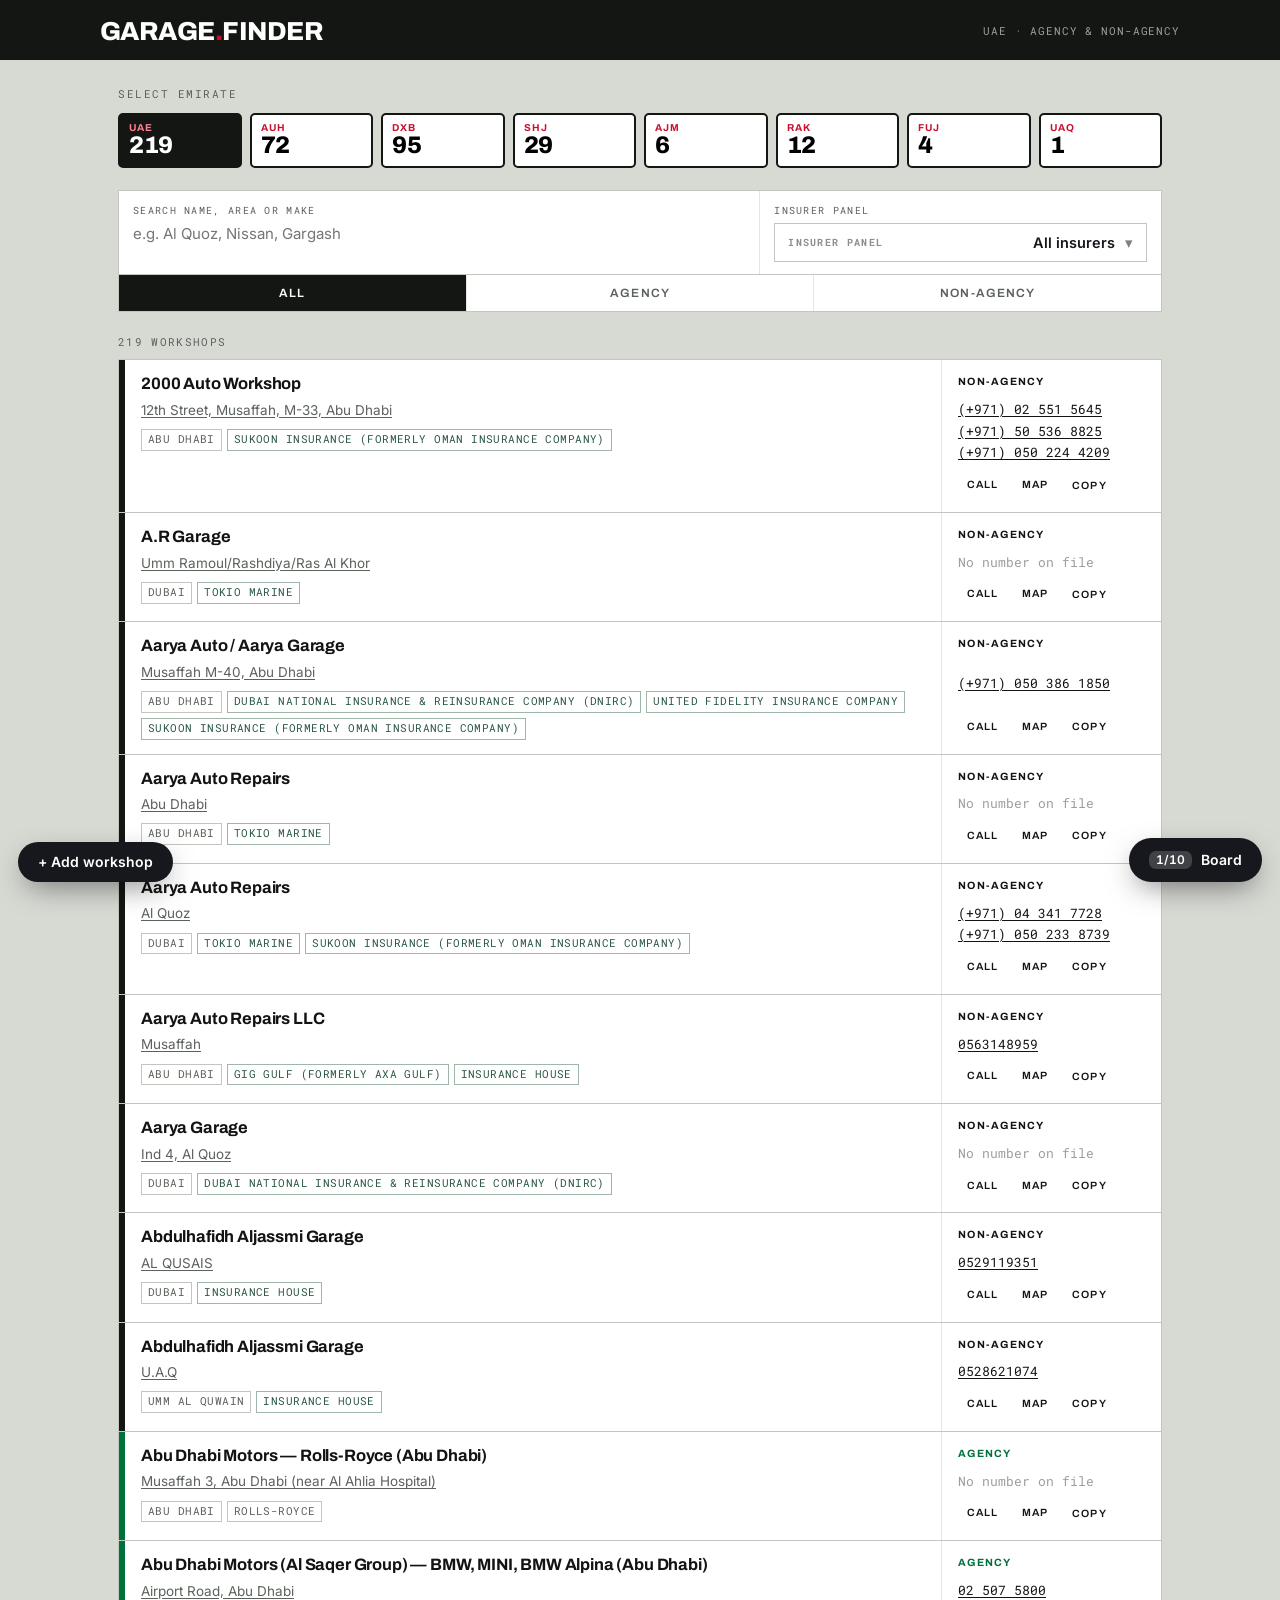
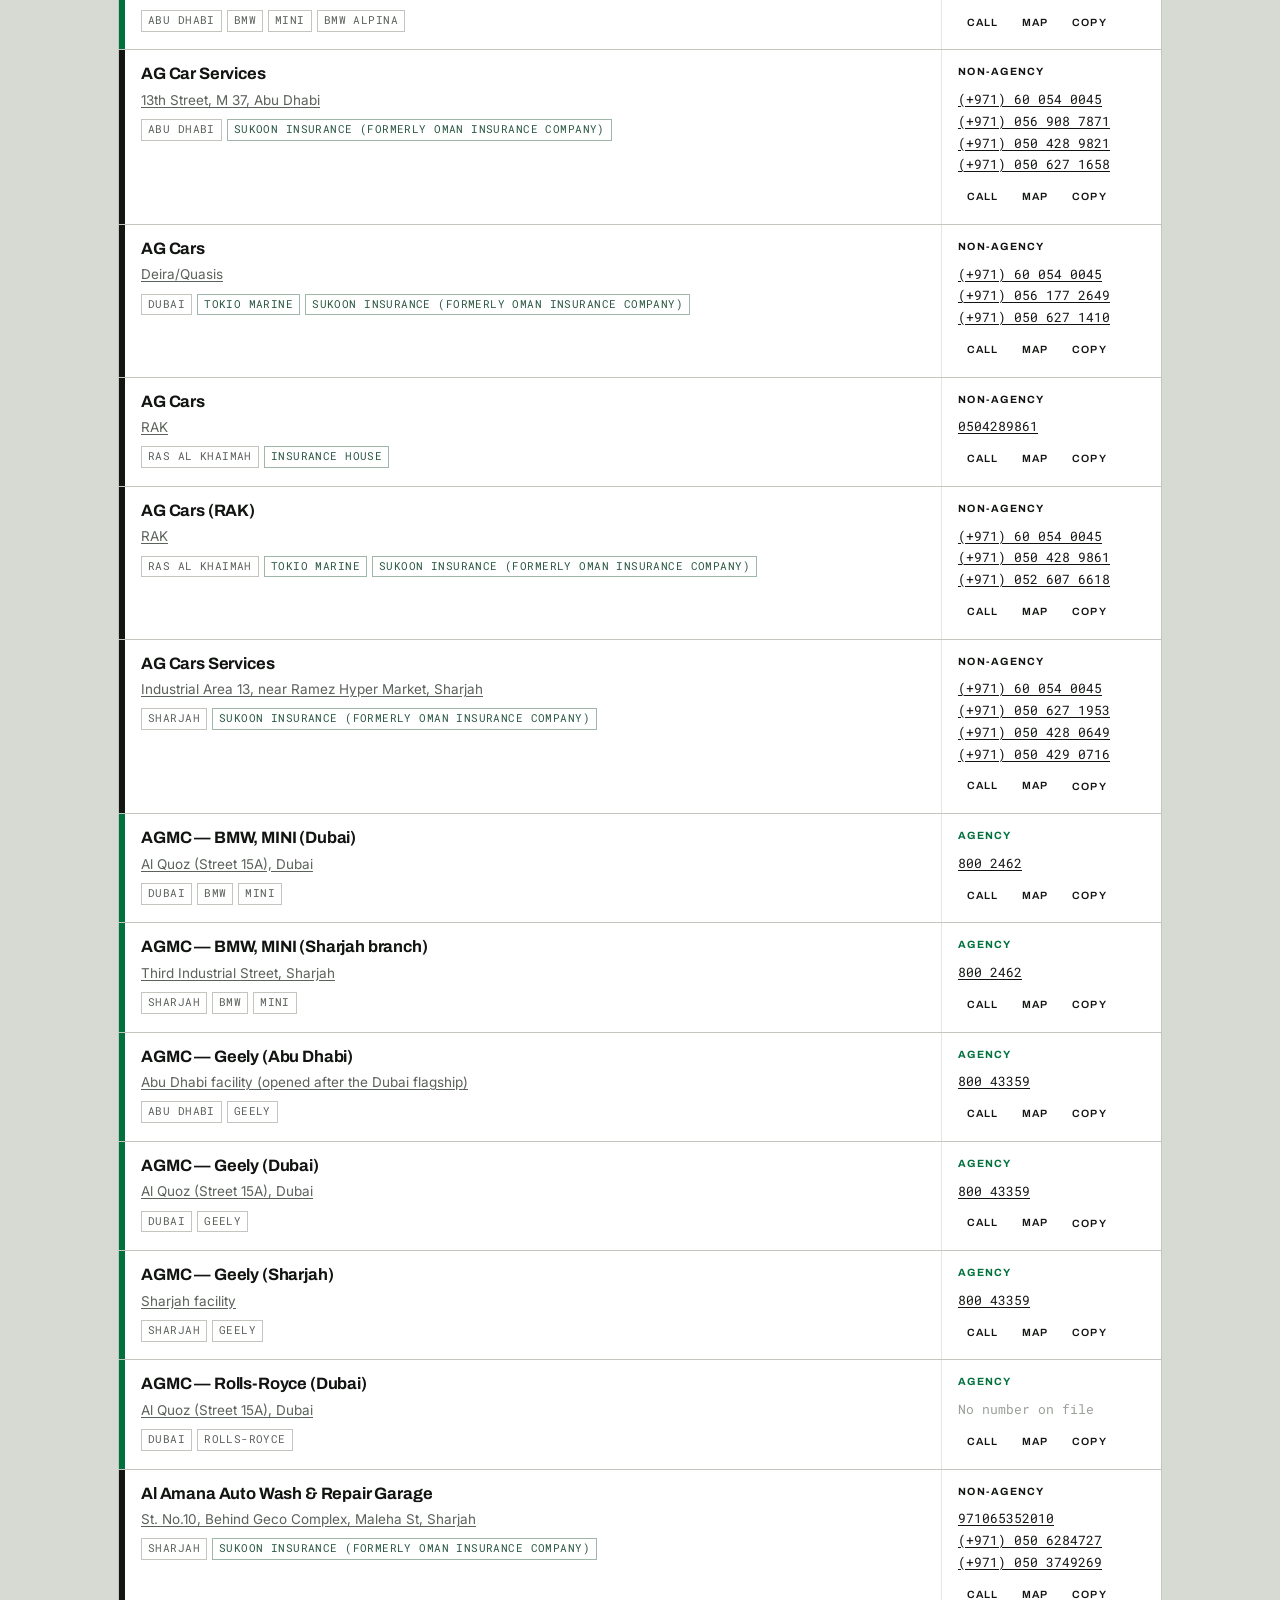
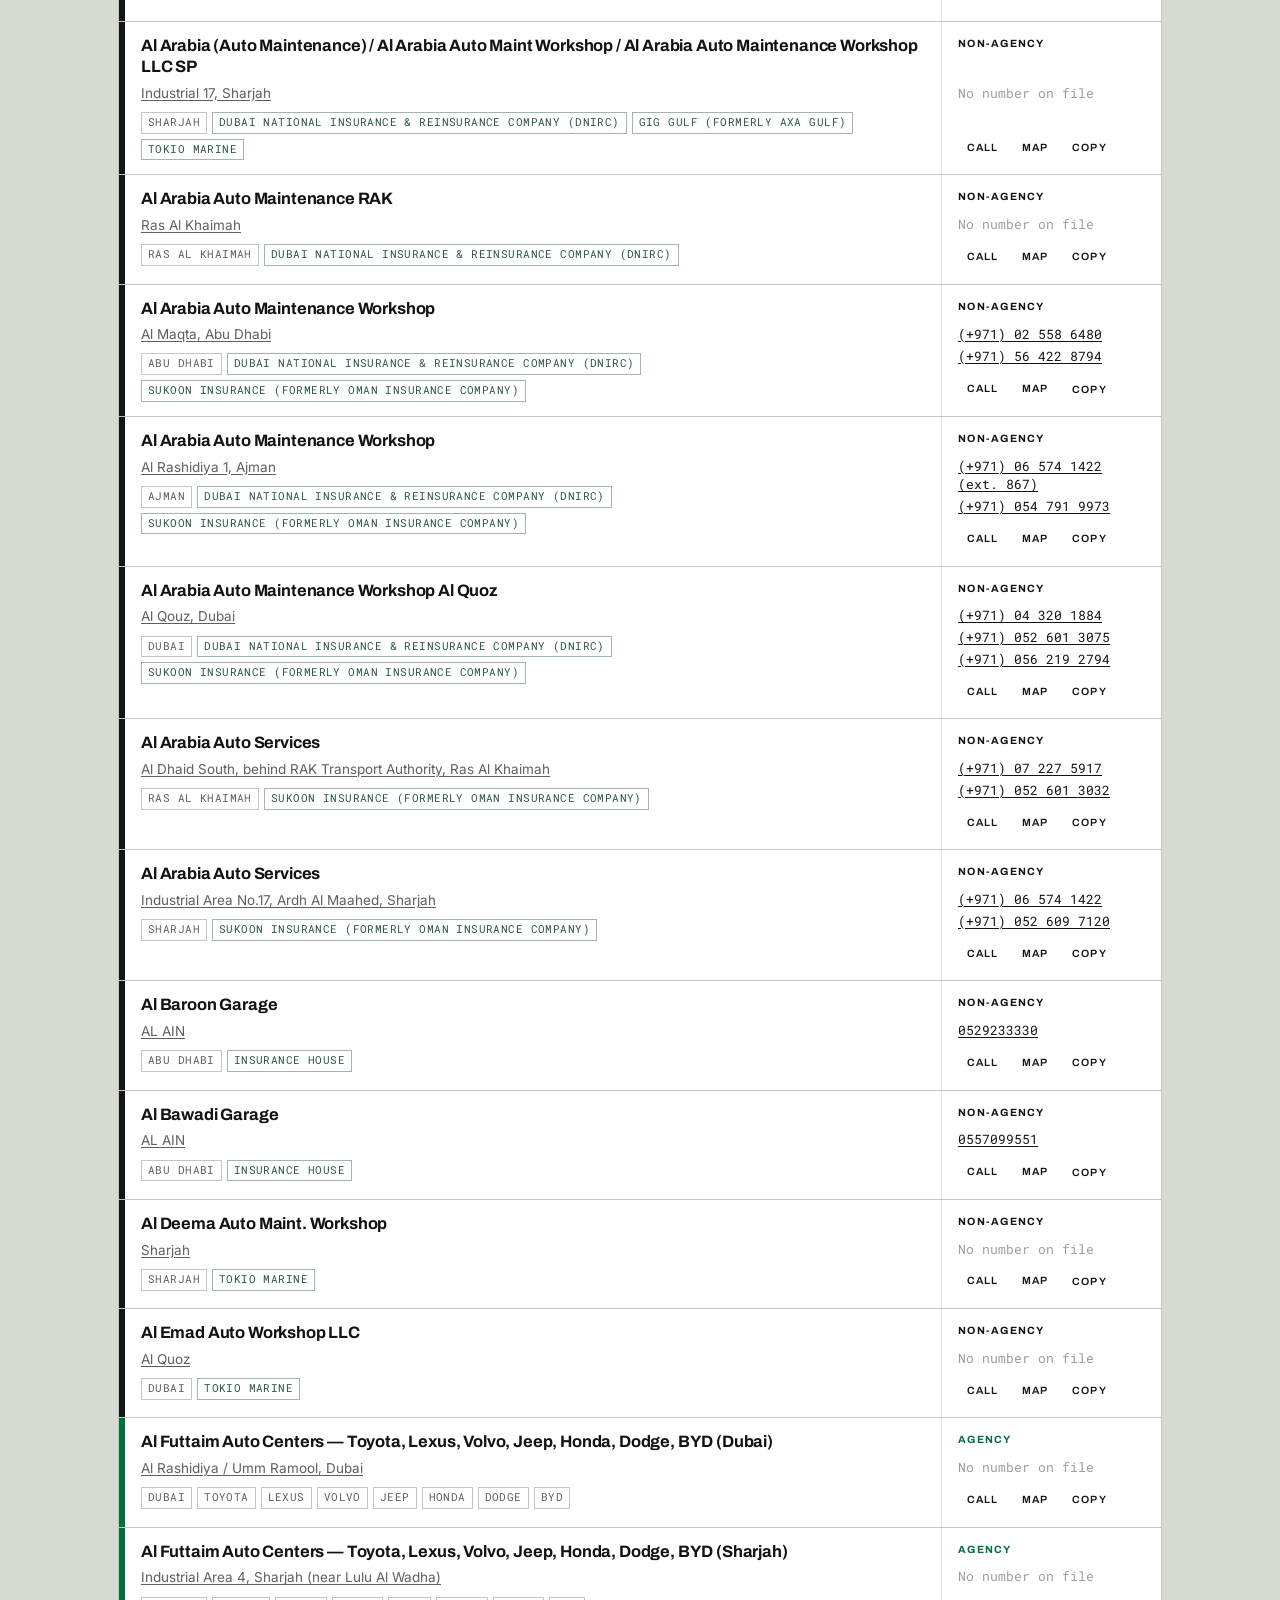
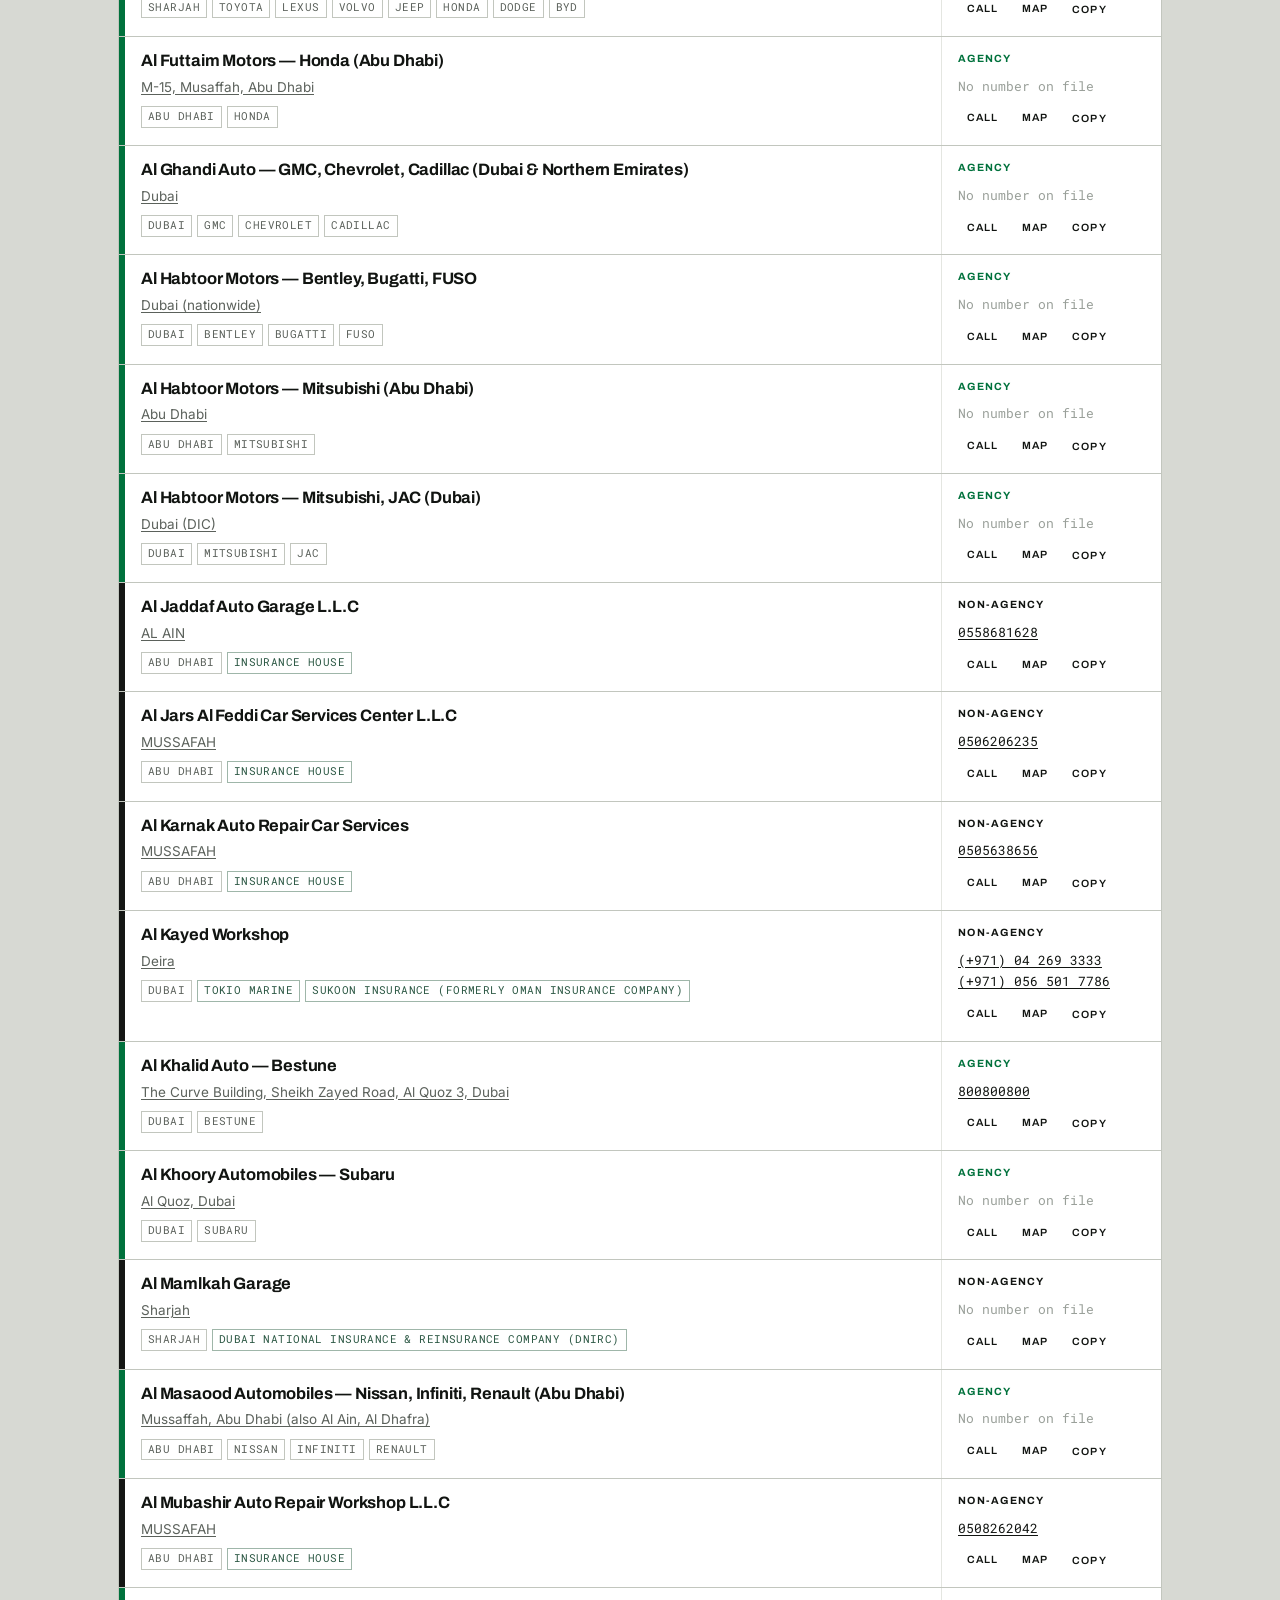
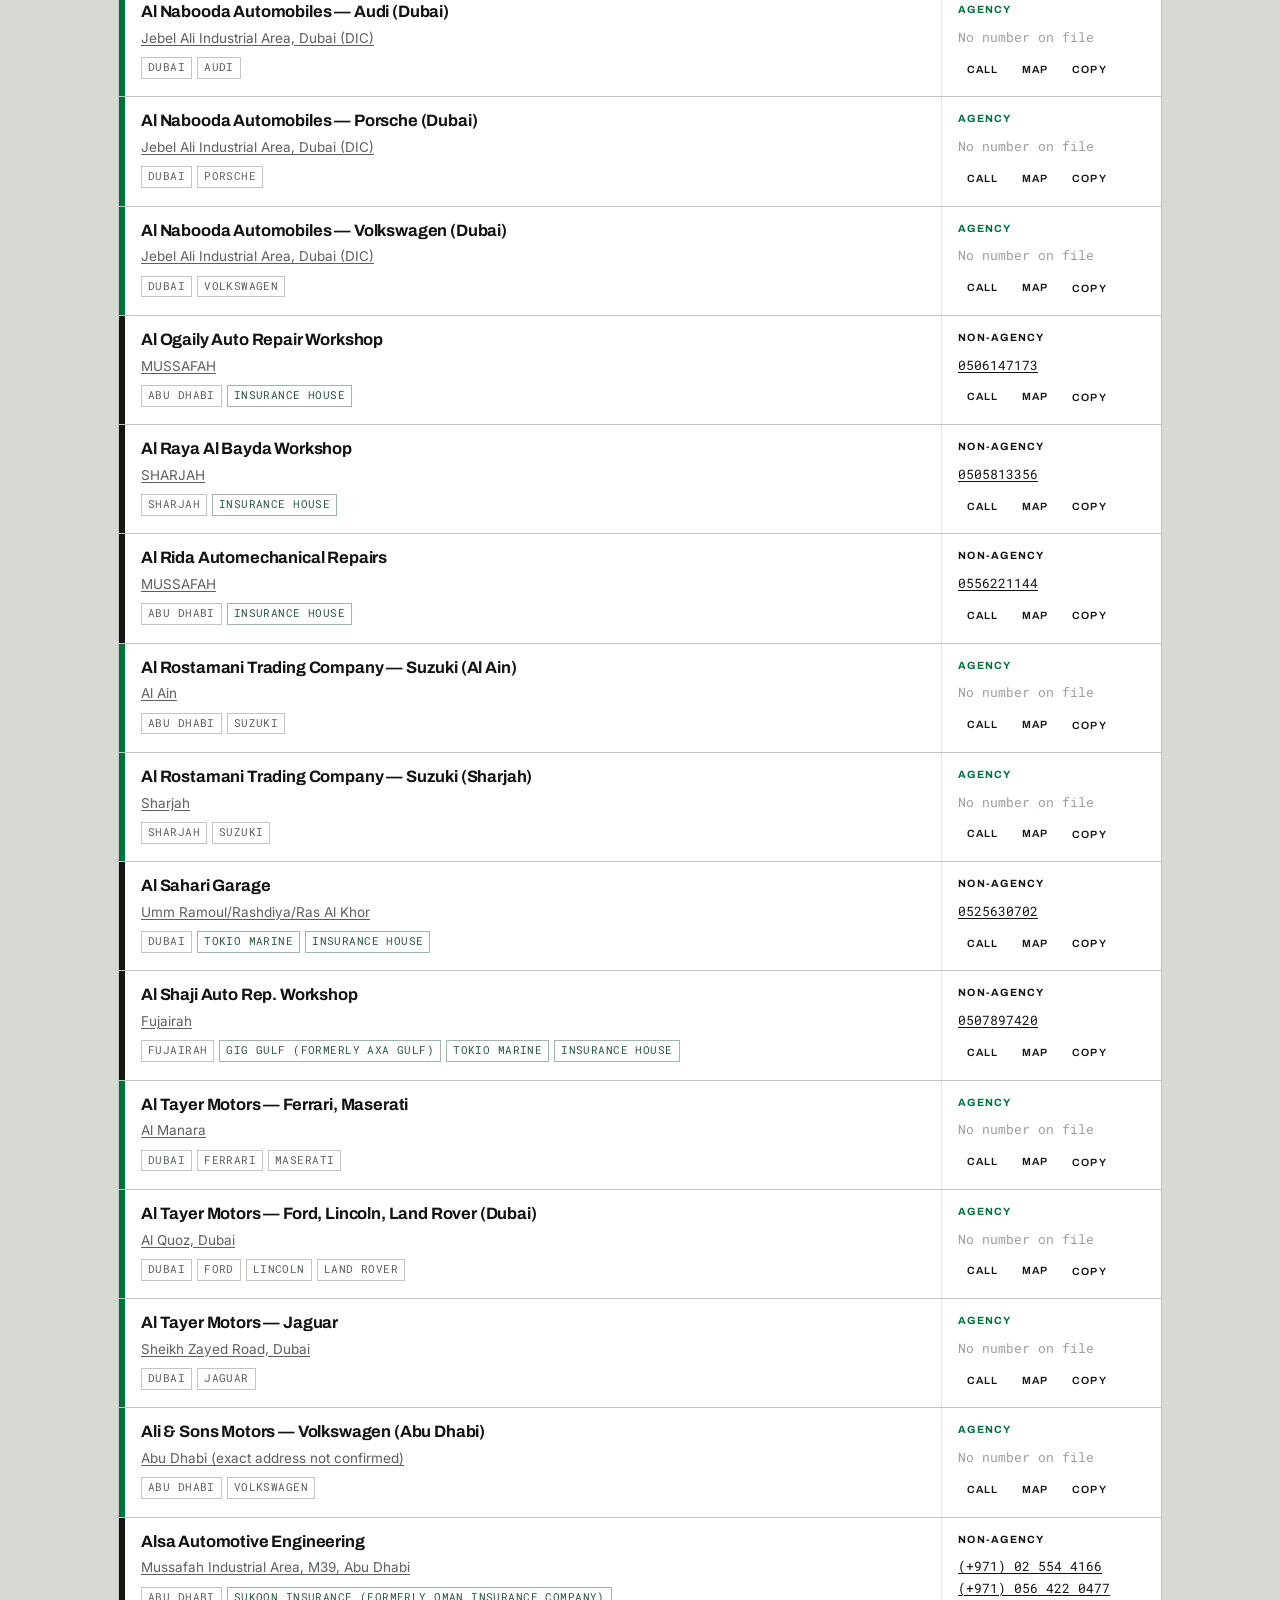
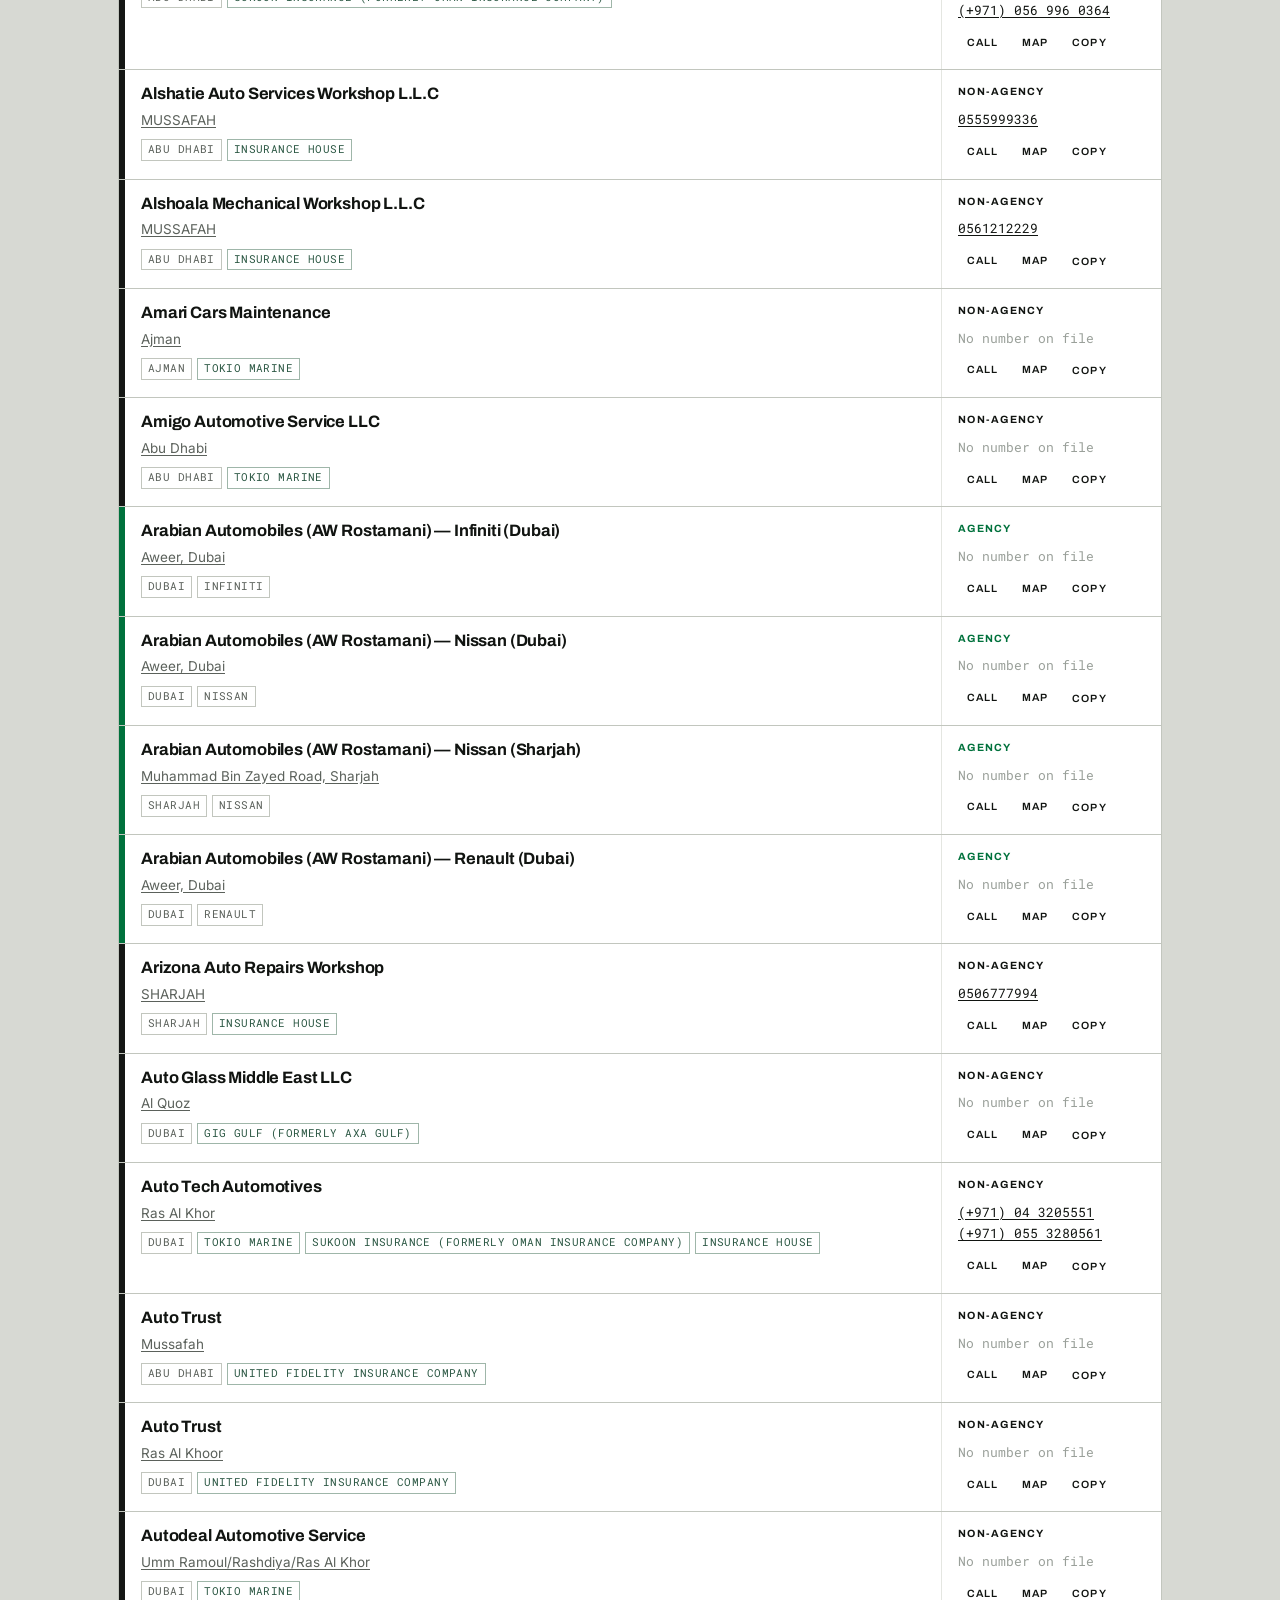
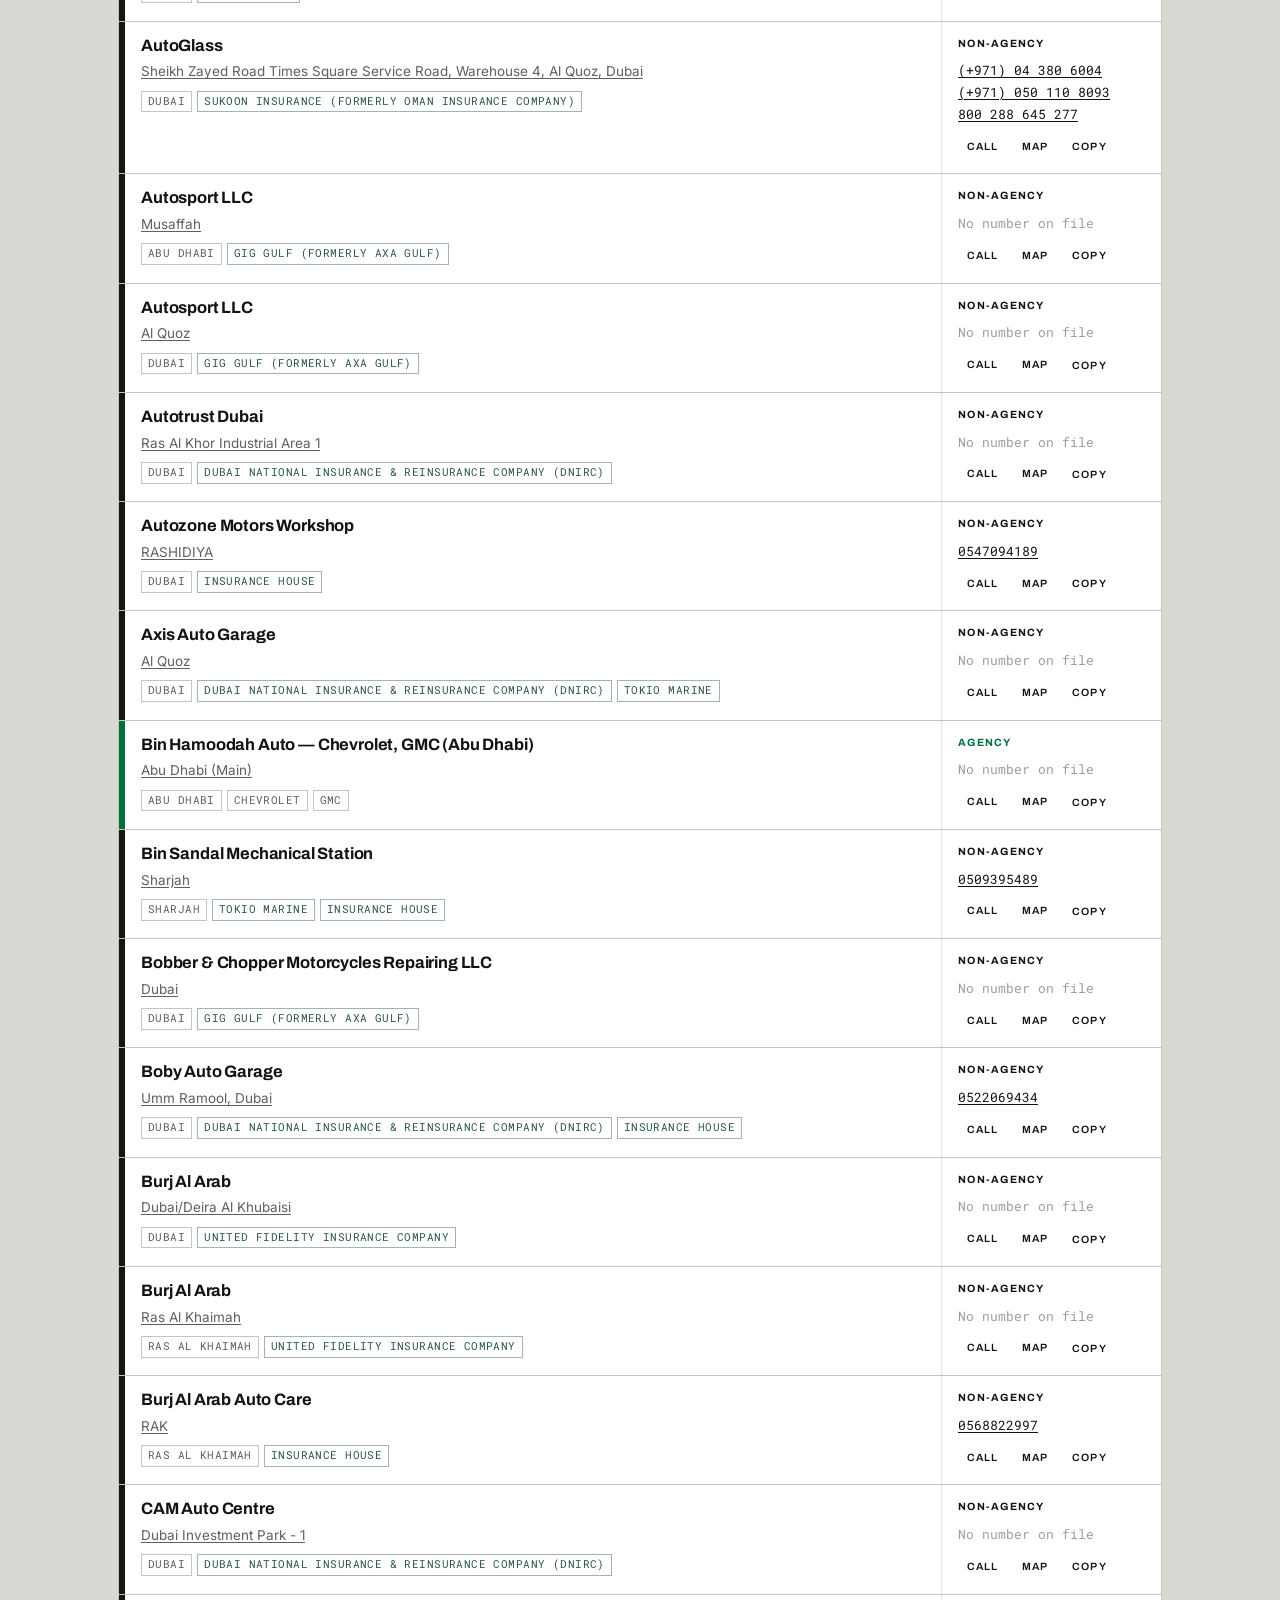
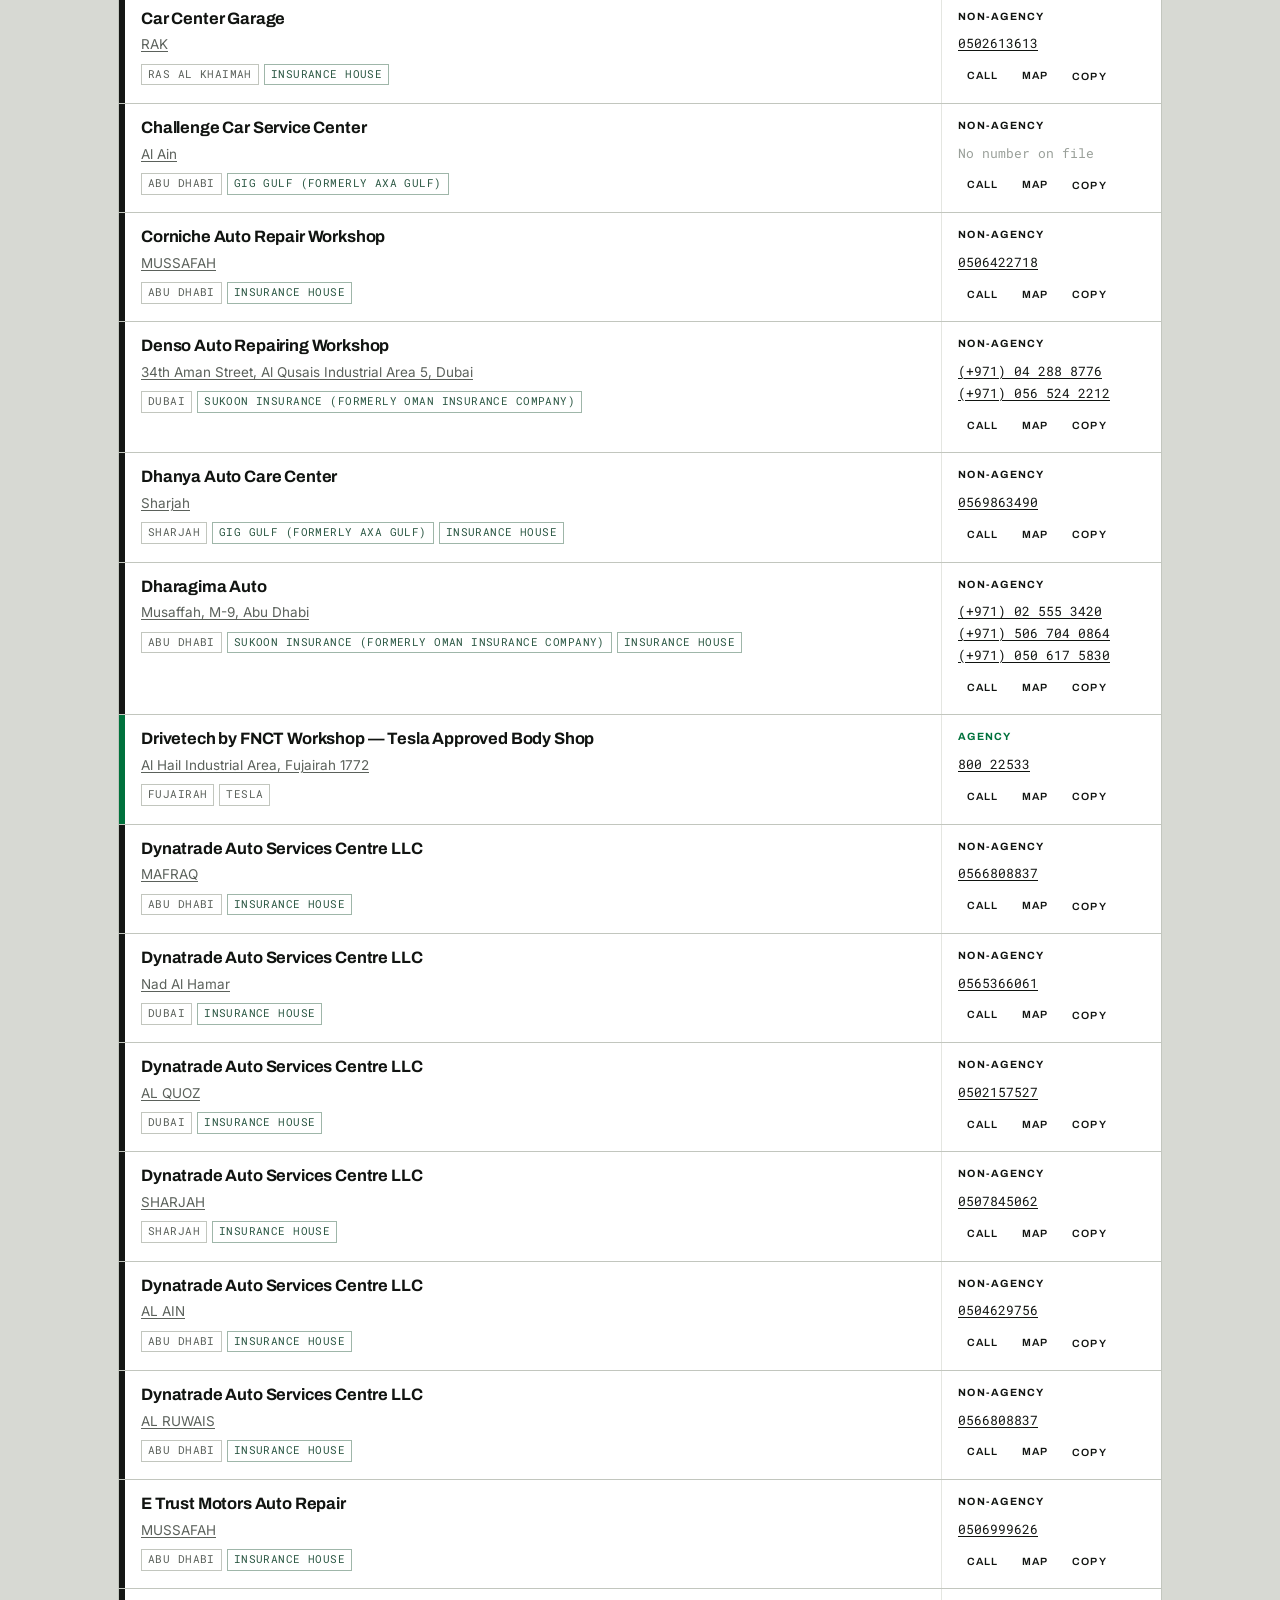
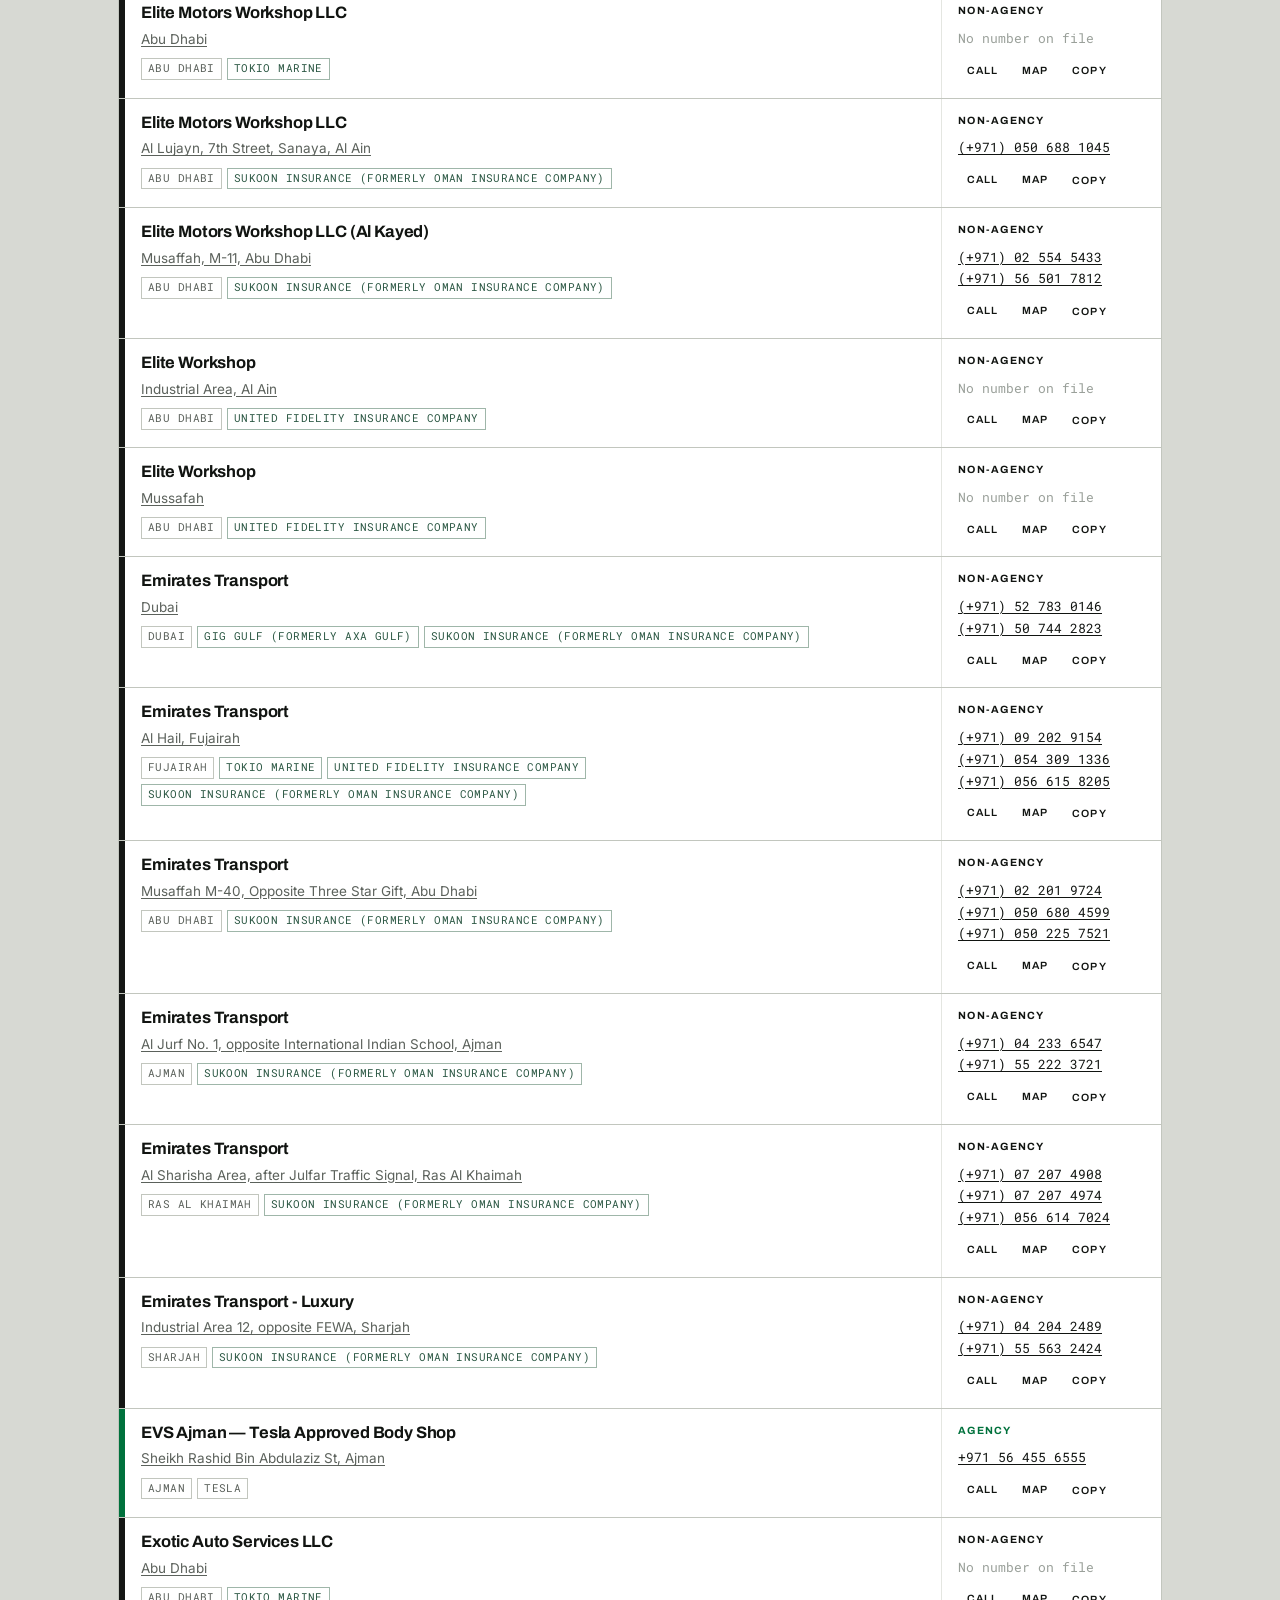
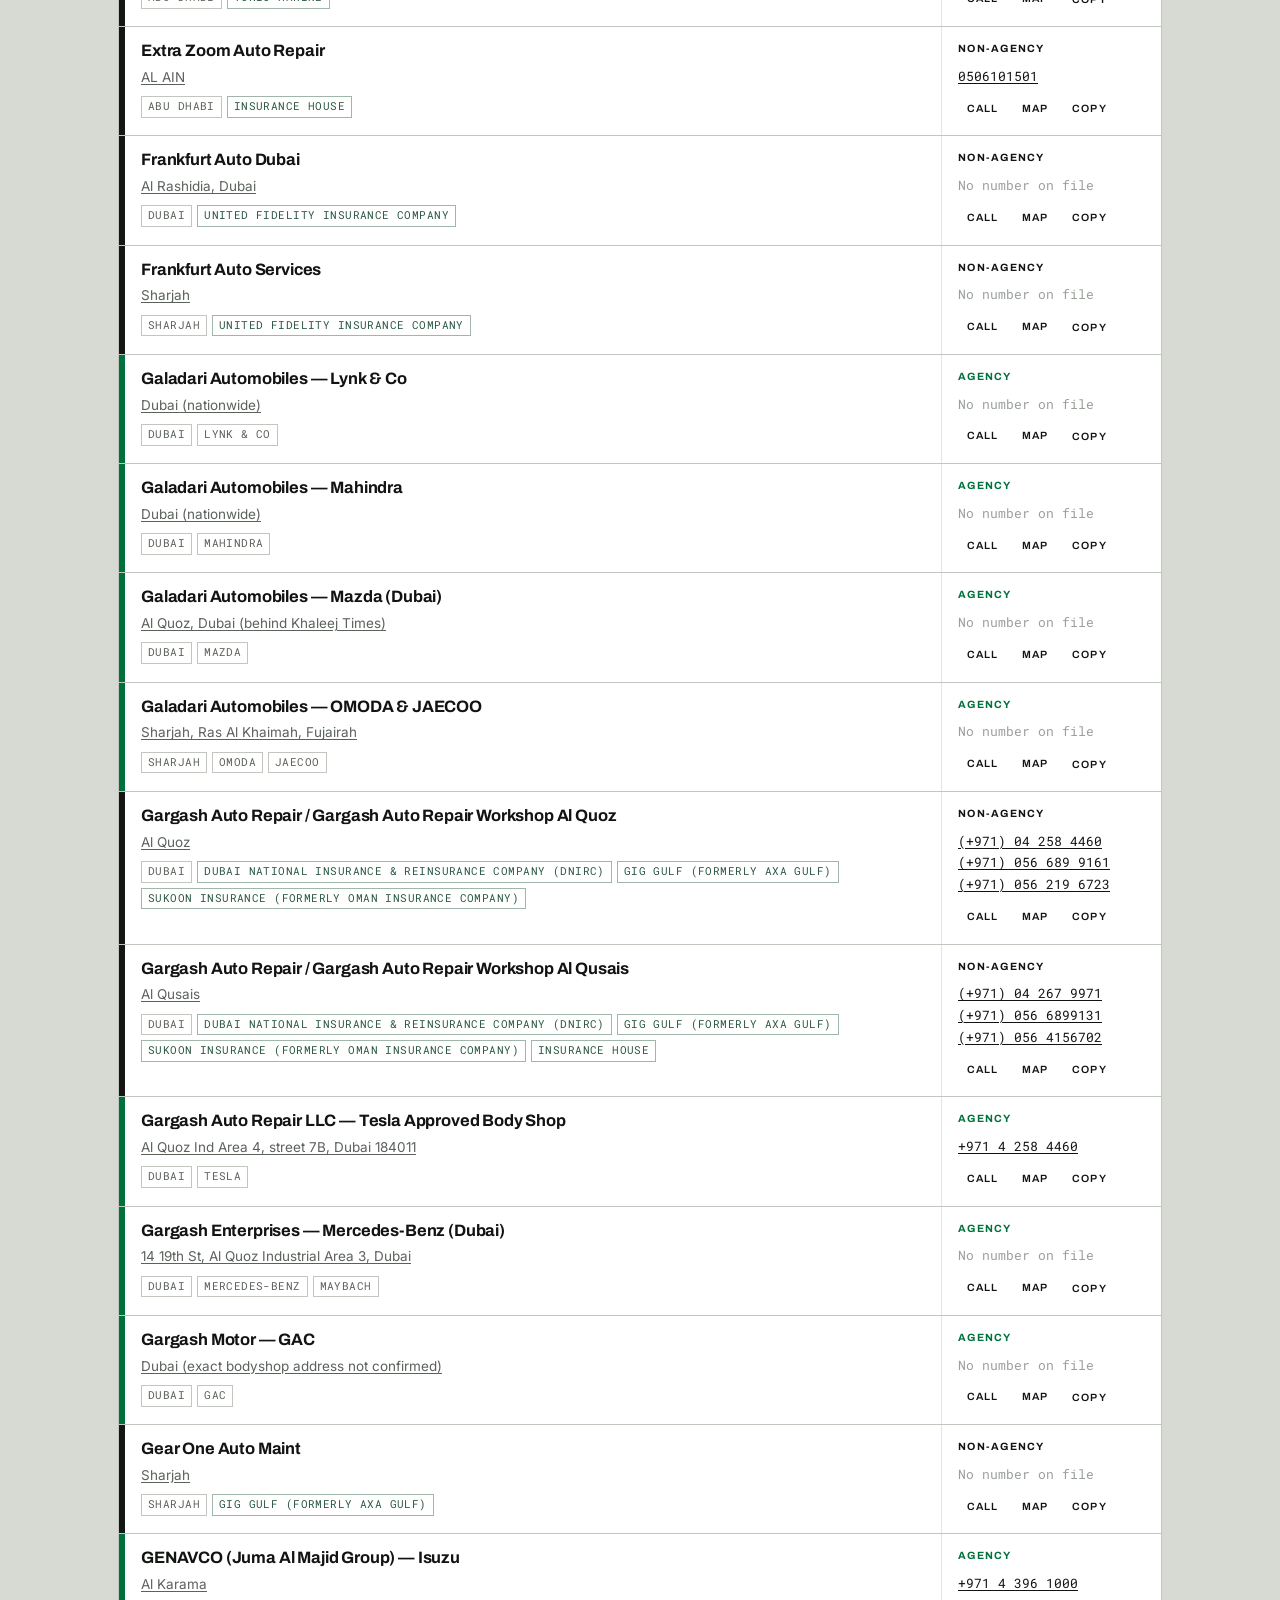
==== index.html @ 531653fb "Release v1: structured Garage Finder with shared core and ten designs First stable release of the UA" ====
<!DOCTYPE html>
<html lang="en">
<head>
<meta charset="UTF-8">
<meta name="viewport" content="width=device-width, initial-scale=1.0, viewport-fit=cover">
<title>Garage Finder — UAE workshop directory</title>
<meta name="description" content="Agency and non-agency car repair workshops across the United Arab Emirates, filterable by emirate, type and insurer panel.">

<link rel="preconnect" href="https://fonts.googleapis.com">
<link rel="preconnect" href="https://fonts.gstatic.com" crossorigin>
<link href="https://fonts.googleapis.com/css2?family=Archivo:wght@500;600;700;800&family=Inter:wght@400;500;600&family=Roboto+Mono:wght@400;500&display=swap" rel="stylesheet">
<link href="https://fonts.googleapis.com/css2?family=IBM+Plex+Mono:wght@400;500;600&family=IBM+Plex+Sans:wght@400;500;600;700&display=swap" rel="stylesheet">
<link href="https://fonts.googleapis.com/css2?family=Manrope:wght@400;500;600;700;800&display=swap" rel="stylesheet">
<link href="https://fonts.googleapis.com/css2?family=Space+Grotesk:wght@500;600;700&family=Inter:wght@400;500;600&family=JetBrains+Mono:wght@400;500&display=swap" rel="stylesheet">
<link href="https://fonts.googleapis.com/css2?family=Barlow+Semi+Condensed:wght@400;500;600;700&family=Barlow:wght@400;500;600&display=swap" rel="stylesheet">
<link href="https://fonts.googleapis.com/css2?family=Fraunces:opsz,wght@9..144,400;9..144,600;9..144,700&family=Inter:wght@400;500;600&display=swap" rel="stylesheet">
<link href="https://fonts.googleapis.com/css2?family=Anton&family=Archivo:wght@400;500;600;700&display=swap" rel="stylesheet">
<link href="https://fonts.googleapis.com/css2?family=DM+Sans:wght@400;500;700&family=DM+Mono:wght@400;500&display=swap" rel="stylesheet">
<link href="https://fonts.googleapis.com/css2?family=Fredoka:wght@500;600;700&family=Nunito:wght@400;600;700&display=swap" rel="stylesheet">
<link href="https://fonts.googleapis.com/css2?family=Poppins:wght@400;500;600;700&display=swap" rel="stylesheet">

<!-- The active design's stylesheet. core.js swaps this when the visitor
     picks a different design. Do not remove. -->
<link rel="stylesheet" href="css/design-1-board.css?v=1" id="design-css">

<!-- Shared chrome: the design picker and the add-workshop form. -->
<link rel="stylesheet" href="css/shared.css?v=1">
</head>
<body>

<!-- Every design draws itself in here. -->
<div id="stage"></div>

<!-- ---- Your data. Edit these three files to change the listings. ---- -->
<script src="data/data-agency.js?v=1"></script>
<script src="data/data-nonagency.js?v=1"></script>
<script src="data/data-insurers.js?v=1"></script>

<!-- ---- The ten designs. Each is a complete page of its own. ---- -->
<script src="designs/design-1-board.js?v=1"></script>
<script src="designs/design-2-jobcard.js?v=1"></script>
<script src="designs/design-3-pocket.js?v=1"></script>
<script src="designs/design-4-nightdesk.js?v=1"></script>
<script src="designs/design-5-signpost.js?v=1"></script>
<script src="designs/design-6-index.js?v=1"></script>
<script src="designs/design-7-blocks.js?v=1"></script>
<script src="designs/design-8-splitdesk.js?v=1"></script>
<script src="designs/design-9-clay.js?v=1"></script>
<script src="designs/design-10-neu.js?v=1"></script>

<!-- ---- Shared engine: data, picker, submissions. ---- -->
<script src="core.js?v=1"></script>
</body>
</html>
---- css/design-1-board.css ----
/* Board — Industrial dispatch board, plate strip
   Stylesheet for this design only. Loaded when the visitor picks it.
   Safe to edit: nothing else on the site uses these rules. */

:root{
  --asphalt:#D7D9D3;
  --paper:#FFFFFF;
  --ink:#111411;
  --ink-2:#5B615B;
  --rule:#C2C6BE;
  --rule-2:#E4E6E1;
  --flag-green:#00713C;
  --flag-red:#C8102E;
  --plate-black:#141614;
}
*{box-sizing:border-box;}
html,body{margin:0;padding:0;}
body{
  background:var(--asphalt);
  color:var(--ink);
  font-family:'Inter',-apple-system,BlinkMacSystemFont,Segoe UI,Roboto,sans-serif;
  font-size:15px;
  line-height:1.5;
  -webkit-font-smoothing:antialiased;
}
.shell{max-width:1080px;margin:0 auto;padding:0 18px 80px;}

/* ---------- masthead ---------- */
.masthead{
  background:var(--plate-black);
  color:#fff;
  margin:0 -18px 0;
  padding:18px 18px 16px;
}
.masthead-in{max-width:1080px;margin:0 auto;display:flex;align-items:center;gap:14px;flex-wrap:wrap;}
.wordmark{
  font-family:'Archivo',sans-serif;
  font-weight:800;
  font-size:26px;
  letter-spacing:-0.02em;
  text-transform:uppercase;
  margin:0;
  line-height:1;
}
.wordmark em{font-style:normal;color:var(--flag-red);}
.masthead-note{
  font-family:'Roboto Mono',monospace;
  font-size:11px;
  letter-spacing:.08em;
  text-transform:uppercase;
  color:#9BA09A;
  margin-left:auto;
}

/* ---------- plate strip ---------- */
.strip-label{
  font-family:'Roboto Mono',monospace;
  font-size:11px;
  letter-spacing:.14em;
  text-transform:uppercase;
  color:var(--ink-2);
  margin:26px 0 10px;
}
.plates{
  display:grid;
  grid-template-columns:repeat(auto-fit,minmax(104px,1fr));
  gap:8px;
}
.plate{
  appearance:none;
  cursor:pointer;
  background:var(--paper);
  border:2px solid var(--plate-black);
  border-radius:5px;
  padding:7px 9px 8px;
  text-align:left;
  font-family:inherit;
  display:block;
  transition:background .12s ease, color .12s ease;
}
.plate-emirate{
  font-family:'Archivo',sans-serif;
  font-weight:700;
  font-size:10px;
  letter-spacing:.1em;
  text-transform:uppercase;
  color:var(--flag-red);
  display:block;
}
.plate-count{
  font-family:'Archivo',sans-serif;
  font-weight:800;
  font-size:24px;
  line-height:1.05;
  letter-spacing:-0.02em;
  display:block;
}
.plate[aria-pressed="true"]{background:var(--plate-black);color:#fff;}
.plate[aria-pressed="true"] .plate-emirate{color:#FF8095;}
.plate:focus-visible{outline:3px solid var(--flag-red);outline-offset:2px;}

/* ---------- controls ---------- */
.controls{
  margin-top:22px;
  background:var(--paper);
  border:1px solid var(--rule);
  display:grid;
  grid-template-columns:1.6fr 1fr;
  gap:0;
}
.field{padding:12px 14px;border-right:1px solid var(--rule-2);}
.field:last-child{border-right:0;}
.field-label{
  font-family:'Roboto Mono',monospace;
  font-size:10px;
  letter-spacing:.13em;
  text-transform:uppercase;
  color:var(--ink-2);
  display:block;
  margin-bottom:5px;
}
.field input,.field select{
  width:100%;
  border:0;
  background:transparent;
  font-family:'Inter',sans-serif;
  font-size:15px;
  color:var(--ink);
  padding:0;
}
.field input:focus,.field select:focus{outline:none;}
.field:focus-within{background:#F7F8F6;}

.segrow{
  display:flex;
  gap:0;
  border:1px solid var(--rule);
  border-top:0;
  background:var(--paper);
}
.seg{
  flex:1;
  appearance:none;
  cursor:pointer;
  border:0;
  border-right:1px solid var(--rule-2);
  background:transparent;
  padding:11px 8px;
  font-family:'Archivo',sans-serif;
  font-weight:600;
  font-size:12px;
  letter-spacing:.09em;
  text-transform:uppercase;
  color:var(--ink-2);
}
.seg:last-child{border-right:0;}
.seg[aria-pressed="true"]{background:var(--plate-black);color:#fff;}
.seg:focus-visible{outline:3px solid var(--flag-red);outline-offset:-3px;}

/* ---------- results ---------- */
.tally{
  font-family:'Roboto Mono',monospace;
  font-size:11px;
  letter-spacing:.12em;
  text-transform:uppercase;
  color:var(--ink-2);
  margin:22px 0 9px;
}
.rows{border-top:1px solid var(--rule);}
.row{
  background:var(--paper);
  border:1px solid var(--rule);
  border-top:0;
  display:grid;
  grid-template-columns:6px 1fr 220px;
  align-items:stretch;
}
.row-flag{background:var(--flag-green);}
.row.is-nonagency .row-flag{background:var(--plate-black);}
.row-main{padding:14px 16px;min-width:0;}
.row-name{
  font-family:'Archivo',sans-serif;
  font-weight:700;
  font-size:16.5px;
  letter-spacing:-0.01em;
  margin:0 0 5px;
  line-height:1.25;
}
.row-addr{color:var(--ink-2);font-size:13.5px;margin:0 0 9px;}
.tags{display:flex;flex-wrap:wrap;gap:5px;}
.tag{
  font-family:'Roboto Mono',monospace;
  font-size:10.5px;
  letter-spacing:.04em;
  text-transform:uppercase;
  border:1px solid var(--rule);
  padding:2px 6px;
  color:var(--ink-2);
}
.tag.is-panel{border-color:#9FB6A9;color:#2C5844;}
.row-side{
  border-left:1px solid var(--rule-2);
  padding:14px 16px;
  display:flex;
  flex-direction:column;
  justify-content:space-between;
  gap:10px;
}
.kind{
  font-family:'Archivo',sans-serif;
  font-weight:700;
  font-size:10.5px;
  letter-spacing:.12em;
  text-transform:uppercase;
  color:var(--flag-green);
}
.row.is-nonagency .kind{color:var(--ink);}
.tel{
  font-family:'Roboto Mono',monospace;
  font-size:12.5px;
  color:var(--ink);
  word-break:break-word;
}
.tel.is-empty{color:#9AA09A;}
.maplink{color:inherit;text-decoration:underline;text-underline-offset:2px;}
.maplink:hover{color:var(--flag-red);}
.tel-link{font-family:'Roboto Mono',monospace;font-size:12.5px;color:var(--ink);text-decoration:underline;text-underline-offset:2px;}
.row-acts{display:flex;gap:6px;flex-wrap:wrap;}
.act{
  appearance:none;cursor:pointer;background:var(--paper);border:1px solid var(--border-strong);
  font-family:'Archivo',sans-serif;font-size:10.5px;font-weight:600;letter-spacing:.1em;
  text-transform:uppercase;padding:5px 9px;color:var(--ink);text-decoration:none;display:inline-block;
}
.act:hover{background:var(--plate-black);color:#fff;border-color:var(--plate-black);}
.act.is-off{color:var(--ink-faint);border-color:var(--border);cursor:default;}
.empty{
  background:var(--paper);
  border:1px solid var(--rule);
  border-top:0;
  padding:34px 16px;
  text-align:center;
  color:var(--ink-2);
}
.empty strong{display:block;font-family:'Archivo',sans-serif;color:var(--ink);margin-bottom:4px;}
.foot{
  margin-top:26px;
  font-family:'Roboto Mono',monospace;
  font-size:11px;
  color:var(--ink-2);
  letter-spacing:.05em;
}
@media (max-width:720px){
  .controls{grid-template-columns:1fr;}
  .field{border-right:0;border-bottom:1px solid var(--rule-2);}
  .row{grid-template-columns:6px 1fr;}
  .row-side{
    grid-column:2;
    border-left:0;
    border-top:1px solid var(--rule-2);
    flex-direction:row;
    align-items:center;
    justify-content:flex-start;
    gap:14px;
    padding:10px 16px;
  }
}
@media (prefers-reduced-motion:reduce){*{transition:none !important;}}

/* Each phone number on its own line — never a raw "04 111 2222 / 055 333 4444". */
.tel-lines{display:flex;flex-direction:column;gap:3px;}
.tel-line{display:block;}

/* --- suggestions + insurer picker, in Board's language ------------------- */
body .gf-sugg, body .gf-ins-panel{border-radius:0;border:2px solid var(--plate-black);background:var(--paper);}
body .gf-sugg-row, body .gf-ins-row{font-family:'Inter',sans-serif;border-radius:0;}
body .gf-sugg-kind{font-family:'Roboto Mono',monospace;color:var(--flag-red);}
body .gf-sugg-row:hover, body .gf-sugg-row[aria-selected="true"], body .gf-ins-row:hover{background:#F1F2EF;}
body .gf-ins-trigger{border-radius:0;border:1px solid var(--rule);background:var(--paper);}
body .gf-ins-label{font-family:'Roboto Mono',monospace;font-size:10px;letter-spacing:.13em;text-transform:uppercase;color:var(--ink-2);}
body .gf-ins-top h2{font-family:'Archivo',sans-serif;font-weight:800;text-transform:uppercase;letter-spacing:-.01em;}
body .gf-ins-panel{border-radius:0;}
body .gf-ins-grab{display:none;}
body .gf-ins-x{border-radius:0;background:var(--plate-black);color:#fff;}
body .gf-ins-search input{border-radius:0;border:2px solid var(--plate-black);background:var(--paper);}
body .gf-ins-n{border-radius:0;font-family:'Roboto Mono',monospace;border:1px solid var(--rule);background:transparent;}
body .gf-ins-row[aria-selected="true"]{background:var(--plate-black);color:#fff;}

/* --- call sheet, Board: hard panel, plate rows, split-flap entrance ------ */
body #gfCall .gf-sheet{background:var(--paper);border:2px solid var(--plate-black);border-radius:0;
  padding:0;box-shadow:0 20px 40px -18px rgba(0,0,0,.6);
  animation:gfcall-flap .32s cubic-bezier(.2,.8,.3,1) both;transform-origin:top center;}
@keyframes gfcall-flap{from{opacity:0;transform:perspective(800px) rotateX(-68deg)}to{opacity:1;transform:none}}
body #gfCall .gf-sheet-top{background:var(--plate-black);padding:12px 15px;margin:0;}
body #gfCall h2{font-family:'Archivo',sans-serif;font-weight:800;text-transform:uppercase;color:#fff;font-size:15px;}
body #gfCallClose{color:#fff;}
body #gfCall .gf-sheet-note{font-family:'Roboto Mono',monospace;font-size:10px;letter-spacing:.16em;
  text-transform:uppercase;color:var(--flag-red);margin:0;padding:11px 15px 0;}
body #gfCall .gf-num{border-top:1px solid var(--rule);padding:11px 15px 13px;margin-top:11px;}
body #gfCall .gf-num-txt{font-family:'Roboto Mono',monospace;font-size:15px;}
body #gfCall .gf-num-btn{border:1px solid var(--plate-black);background:var(--paper);color:var(--ink);
  border-radius:0;font-family:'Archivo',sans-serif;font-size:10.5px;letter-spacing:.1em;text-transform:uppercase;}
body #gfCall .gf-num-btn.is-call{background:var(--plate-black);color:#fff;}
body #gfCall .gf-num-btn.is-wa{background:var(--flag-green);border-color:var(--flag-green);color:#fff;}
---- css/shared.css ----
/* ============================================================================
   SHARED CHROME
   The design picker and the add-workshop form. Deliberately neutral and
   namespaced so no design's stylesheet can reach it.
   ========================================================================== */
#gfPicker{position:fixed;right:18px;bottom:18px;z-index:2147483000;
  font-family:'Inter',-apple-system,BlinkMacSystemFont,Segoe UI,Roboto,sans-serif;line-height:1.5;}
#gfPicker *{box-sizing:border-box;}
#gfToggle{appearance:none;cursor:pointer;border:0;border-radius:999px;background:#16181D;color:#fff;
  padding:13px 20px;font:600 14px/1 'Inter',sans-serif;display:flex;align-items:center;gap:9px;
  box-shadow:0 10px 30px -8px rgba(0,0,0,.55);}
#gfToggle .n{background:rgba(255,255,255,.18);border-radius:7px;padding:3px 7px;font-size:12px;
  font-variant-numeric:tabular-nums;}
#gfMenu{position:absolute;right:0;bottom:60px;width:284px;background:#16181D;border-radius:16px;padding:10px;
  box-shadow:0 24px 60px -12px rgba(0,0,0,.62);max-height:min(66vh,560px);overflow-y:auto;}
#gfMenu[hidden]{display:none;}
#gfMenu h3{font:700 10.5px/1.4 'Inter',sans-serif;letter-spacing:.16em;text-transform:uppercase;
  color:#8A8F9A;padding:8px 10px 10px;margin:0;}
#gfPicker button.item{width:100%;appearance:none;cursor:pointer;border:0;background:transparent;color:#E8EAEE;
  border-radius:10px;padding:9px 10px;display:flex;align-items:center;gap:11px;text-align:left;
  font:400 14px/1.4 'Inter',sans-serif;}
#gfPicker button.item:hover{background:rgba(255,255,255,.08);}
#gfPicker button.item[aria-current="true"]{background:rgba(255,255,255,.15);}
#gfPicker button.item strong{display:block;font-weight:600;}
#gfPicker button.item small{display:block;color:#9AA0AB;font-size:11.5px;}
#gfPicker .sw{width:22px;height:22px;flex:none;border-radius:7px;border:1px solid rgba(255,255,255,.2);}
#gfPicker .hint{font:400 11px/1.5 'Inter',sans-serif;color:#7E8493;padding:9px 10px 4px;margin:5px 0 0;
  border-top:1px solid rgba(255,255,255,.1);}
#gfPicker :focus-visible{outline:2px solid #6E8BFF;outline-offset:2px;}

#gfAddBtn{position:fixed;left:18px;bottom:18px;z-index:2147482999;appearance:none;cursor:pointer;
  border:0;border-radius:999px;background:#16181D;color:#fff;padding:13px 20px;
  font:600 14px/1 'Inter',sans-serif;box-shadow:0 10px 30px -8px rgba(0,0,0,.55);}

#gfAdd{position:fixed;inset:0;z-index:2147483100;background:rgba(12,14,18,.55);
  display:flex;align-items:flex-end;justify-content:center;padding:16px;
  font-family:'Inter',-apple-system,Segoe UI,Roboto,sans-serif;overflow-y:auto;}
#gfAdd[hidden]{display:none;}
#gfAdd .gf-sheet{background:#fff;color:#16181D;border-radius:18px;padding:20px;width:100%;
  max-width:480px;margin:auto;box-shadow:0 30px 70px -20px rgba(0,0,0,.6);}
#gfAdd .gf-sheet-top{display:flex;align-items:center;gap:12px;margin-bottom:6px;}
#gfAdd h2{font-size:19px;font-weight:700;margin:0;letter-spacing:-.01em;}
#gfAddClose{margin-left:auto;appearance:none;border:0;background:transparent;cursor:pointer;
  font-size:26px;line-height:1;color:#7A8090;padding:0 4px;}
#gfAdd .gf-sheet-note{margin:0 0 16px;font-size:13px;color:#5F6675;line-height:1.5;}
#gfAdd .gf-f{display:block;margin-bottom:12px;}
#gfAdd .gf-f span{display:block;font-size:11.5px;font-weight:700;letter-spacing:.09em;
  text-transform:uppercase;color:#7A8090;margin-bottom:5px;}
#gfAdd input,#gfAdd select,#gfAdd textarea{width:100%;border:1px solid #DFE3EB;border-radius:10px;
  padding:11px 12px;font:400 15px/1.4 'Inter',sans-serif;color:#16181D;background:#fff;}
#gfAdd input:focus,#gfAdd select:focus,#gfAdd textarea:focus{outline:2px solid #2563EB;outline-offset:1px;border-color:transparent;}
#gfAdd textarea{resize:vertical;}
#gfAdd .gf-msg{margin:0 0 12px;font-size:13.5px;padding:10px 12px;border-radius:9px;line-height:1.45;}
#gfAdd .gf-msg.is-ok{background:#E4F6EE;color:#0E6B4C;}
#gfAdd .gf-msg.is-bad{background:#FDECEC;color:#96231F;}
#gfAdd .gf-sheet-acts{display:flex;gap:9px;margin-top:4px;}
#gfAdd .gf-sheet-acts button{flex:1;appearance:none;cursor:pointer;border-radius:11px;padding:12px;
  font:600 14.5px/1 'Inter',sans-serif;border:1px solid #DFE3EB;background:#F4F6FA;color:#16181D;}
#gfAdd .gf-primary{background:#16181D;border-color:#16181D;color:#fff;}
#gfAdd .gf-primary:disabled{opacity:.6;cursor:default;}

@media (min-width:560px){ #gfAdd{align-items:center;} }
@media print{ #gfPicker,#gfAddBtn,#gfAdd{display:none;} }

/* Inline text button inside the add-workshop sheet. */
#gfAdd .gf-linkbtn{appearance:none;border:0;background:transparent;padding:0;cursor:pointer;
  font:inherit;color:#2563EB;text-decoration:underline;text-underline-offset:2px;}

/* ============================================================================
   CALL SHEET — one number per row, with WhatsApp and copy
   ========================================================================== */
#gfCall{position:fixed;inset:0;z-index:2147483200;background:rgba(12,14,18,.55);
  display:flex;align-items:flex-end;justify-content:center;padding:16px;overflow-y:auto;
  font-family:'Inter',-apple-system,Segoe UI,Roboto,sans-serif;}
#gfCall[hidden]{display:none;}
#gfCall .gf-sheet{background:#fff;color:#16181D;border-radius:18px;padding:20px;width:100%;
  max-width:440px;margin:auto;box-shadow:0 30px 70px -20px rgba(0,0,0,.6);}
#gfCall .gf-sheet-top{display:flex;align-items:flex-start;gap:12px;margin-bottom:4px;}
#gfCall h2{font-size:17.5px;font-weight:700;margin:0;letter-spacing:-.01em;line-height:1.3;}
#gfCallClose{margin-left:auto;appearance:none;border:0;background:transparent;cursor:pointer;
  font-size:26px;line-height:1;color:#7A8090;padding:0 4px;}
#gfCall .gf-sheet-note{margin:0 0 14px;font-size:13px;color:#5F6675;}
#gfCall .gf-num{padding:13px 0;border-top:1px solid #ECEFF4;}
#gfCall .gf-num:first-of-type{border-top:0;}
#gfCall .gf-num-txt{display:block;font:600 16.5px/1.3 'Roboto Mono','SFMono-Regular',monospace;
  margin-bottom:10px;word-break:break-all;}
#gfCall .gf-num-acts{display:flex;gap:8px;flex-wrap:wrap;}
#gfCall .gf-num-btn{flex:1;min-width:96px;appearance:none;cursor:pointer;border:1px solid #DFE3EB;
  background:#F4F6FA;color:#16181D;border-radius:10px;padding:11px 10px;text-align:center;
  font:600 14px/1 'Inter',sans-serif;text-decoration:none;}
#gfCall .gf-num-btn.is-call{background:#16181D;border-color:#16181D;color:#fff;}
#gfCall .gf-num-btn.is-wa{background:#25D366;border-color:#25D366;color:#08331A;}
#gfCall .gf-num-btn.is-off{background:#F4F6FA;color:#A6ACB8;cursor:default;}
@media (min-width:560px){ #gfCall{align-items:center;} }

/* ============================================================================
   TYPE-AHEAD for the insurer and car-make fields
   ========================================================================== */
#gfAdd .gf-f{position:relative;}
#gfAdd .gf-sugg{display:flex;flex-direction:column;gap:2px;margin-top:6px;}
#gfAdd .gf-sugg:empty{display:none;}
#gfAdd .gf-sugg-item{appearance:none;cursor:pointer;text-align:left;border:1px solid #E4E8F0;
  background:#F7F9FC;color:#16181D;border-radius:9px;padding:9px 11px;
  font:400 14px/1.35 'Inter',sans-serif;}
#gfAdd .gf-sugg-item:hover{background:#EAF0FB;border-color:#C3D4F2;}
#gfAdd .gf-sugg-none{margin:0;padding:9px 11px;border-radius:9px;background:#FDF3E7;
  color:#8A5A12;font:400 13px/1.45 'Inter',sans-serif;}
#gfAdd .gf-unknown{margin:6px 0 0;font:400 12.5px/1.45 'Inter',sans-serif;color:#96231F;}
#gfAdd .gf-unknown[hidden]{display:none;}
@media print{ #gfCall{display:none;} }

/* ============================================================================
   SEARCH INPUT RESET
   Chrome treats <input type="search"> as horizontally scrollable, so with
   "always show scrollbars" turned on it paints a grey capsule along the
   bottom of the field that reads as a stray underline. This removes it, and
   the platform-specific decorations, in every design.
   ========================================================================== */
input[type="search"]{
  -webkit-appearance:none;
  appearance:none;
  overflow:hidden;
  text-overflow:ellipsis;
}
input[type="search"]::-webkit-search-decoration,
input[type="search"]::-webkit-search-cancel-button,
input[type="search"]::-webkit-search-results-button,
input[type="search"]::-webkit-search-results-decoration{
  -webkit-appearance:none;
  display:none;
}

/* ============================================================================
   DESIGN ENTRANCE ANIMATIONS
   ----------------------------------------------------------------------------
   Each design arrives in a way that suits what it is: the dispatch board
   flaps, the job card feeds in like paper, the console warms up like a CRT,
   the directory turns a page. core.js puts .gf-in-<id> on #stage for the
   length of the animation and removes it afterwards, so no transform is
   left behind to trap position:fixed children.

   Anyone who has asked their system for reduced motion gets a plain fade.
   ========================================================================== */

#stage[class*="gf-in-"]{ will-change:transform, opacity, filter; }

/* --- 1 Board: rows flap over like a split-flap board -------------------- */
@keyframes gfa-flap{
  0%{opacity:0;transform:perspective(700px) rotateX(-84deg);}
  70%{opacity:1;transform:perspective(700px) rotateX(7deg);}
  100%{opacity:1;transform:none;}
}
@keyframes gfa-board-in{ from{opacity:0;} to{opacity:1;} }
#stage.gf-in-board{ animation:gfa-board-in .18s ease both; }
#stage.gf-in-board .plate,
#stage.gf-in-board #rows > *:nth-child(-n+12){
  transform-origin:top center;
  animation:gfa-flap .42s cubic-bezier(.2,.7,.3,1) both;
}
#stage.gf-in-board .plate:nth-child(2){animation-delay:.03s}
#stage.gf-in-board .plate:nth-child(3){animation-delay:.06s}
#stage.gf-in-board .plate:nth-child(4){animation-delay:.09s}
#stage.gf-in-board .plate:nth-child(5){animation-delay:.12s}
#stage.gf-in-board .plate:nth-child(6){animation-delay:.15s}
#stage.gf-in-board .plate:nth-child(7){animation-delay:.18s}
#stage.gf-in-board .plate:nth-child(8){animation-delay:.21s}

/* --- 2 Job Card: paper fed through a platen ---------------------------- */
@keyframes gfa-feed{
  0%{opacity:0;transform:translateY(40px) skewY(.7deg);}
  100%{opacity:1;transform:none;}
}
#stage.gf-in-jobcard{ animation:gfa-feed .46s cubic-bezier(.2,.75,.3,1) both; }
#stage.gf-in-jobcard #entries > *:nth-child(-n+10){
  animation:gfa-feed .4s cubic-bezier(.2,.75,.3,1) both;
}

/* --- 3 Pocket: app screen pushed in from the right --------------------- */
@keyframes gfa-push{
  0%{opacity:0;transform:translateX(28px) scale(.99);}
  100%{opacity:1;transform:none;}
}
#stage.gf-in-pocket{ animation:gfa-push .34s cubic-bezier(.25,.9,.3,1) both; }
#stage.gf-in-pocket #list > *:nth-child(-n+10){
  animation:gfa-push .36s cubic-bezier(.25,.9,.3,1) both;
}

/* --- 4 Night Desk: CRT warming up -------------------------------------- */
@keyframes gfa-crt{
  0%{opacity:0;transform:scaleY(.006) scaleX(.86);filter:brightness(7);}
  30%{opacity:1;transform:scaleY(.006) scaleX(1);filter:brightness(5);}
  55%{transform:scaleY(1) scaleX(1);filter:brightness(2.2);}
  75%{filter:brightness(.85);}
  100%{transform:none;filter:none;opacity:1;}
}
#stage.gf-in-nightdesk{ animation:gfa-crt .58s cubic-bezier(.3,.8,.25,1) both; }

/* --- 5 Signpost: driving past, then panels bolt down ------------------- */
@keyframes gfa-driveby{
  0%{opacity:0;transform:translateX(54px) skewX(-3deg);filter:blur(4px);}
  55%{opacity:1;filter:blur(0);}
  100%{transform:none;}
}
@keyframes gfa-bolt{
  0%{opacity:0;transform:translateY(-18px) rotate(-1.2deg);}
  68%{opacity:1;transform:translateY(4px) rotate(.35deg);}
  100%{opacity:1;transform:none;}
}
#stage.gf-in-signpost{ animation:gfa-driveby .5s cubic-bezier(.2,.8,.3,1) both; }
#stage.gf-in-signpost #list > *:nth-child(-n+8){
  animation:gfa-bolt .44s cubic-bezier(.25,.85,.3,1) both;
}

/* --- 6 Index: a page turning ------------------------------------------ */
@keyframes gfa-page{
  0%{opacity:.15;transform:perspective(1500px) rotateY(-34deg) translateX(-10px);}
  100%{opacity:1;transform:perspective(1500px) rotateY(0) translateX(0);}
}
#stage.gf-in-index{
  transform-origin:left center;
  animation:gfa-page .52s cubic-bezier(.25,.75,.3,1) both;
}

/* --- 7 Blocks: colour wipe, then tiles pop ---------------------------- */
@keyframes gfa-wipe{
  0%{clip-path:inset(0 100% 0 0);}
  100%{clip-path:inset(0 0 0 0);}
}
@keyframes gfa-pop{
  0%{opacity:0;transform:scale(.68);}
  64%{opacity:1;transform:scale(1.05);}
  100%{opacity:1;transform:scale(1);}
}
#stage.gf-in-blocks{ animation:gfa-wipe .42s cubic-bezier(.6,0,.2,1) both; }
#stage.gf-in-blocks #grid > *:nth-child(-n+12){
  animation:gfa-pop .38s cubic-bezier(.3,1.4,.5,1) both;
}

/* --- 8 Split Desk: quiet, it just settles ----------------------------- */
@keyframes gfa-settle{
  0%{opacity:0;transform:translateY(12px);}
  100%{opacity:1;transform:none;}
}
#stage.gf-in-splitdesk{ animation:gfa-settle .38s cubic-bezier(.25,.8,.3,1) both; }
#stage.gf-in-splitdesk #list > *:nth-child(-n+10){
  animation:gfa-settle .34s cubic-bezier(.25,.8,.3,1) both;
}

/* --- 9 Clay: squash and stretch --------------------------------------- */
@keyframes gfa-squash{
  0%{opacity:0;transform:scale(.84) translateY(24px);}
  52%{opacity:1;transform:scale(1.045) translateY(0);}
  74%{transform:scale(.982);}
  88%{transform:scale(1.008);}
  100%{transform:scale(1);}
}
#stage.gf-in-clay{ animation:gfa-squash .6s cubic-bezier(.3,.9,.4,1) both; }
#stage.gf-in-clay #list > *:nth-child(-n+8){
  animation:gfa-squash .52s cubic-bezier(.3,.9,.4,1) both;
}

/* --- 10 Neu: surfaces rise out of the panel --------------------------- */
@keyframes gfa-emboss{
  0%{opacity:0;transform:scale(.988);filter:blur(7px) contrast(.86);}
  60%{opacity:1;filter:blur(1px) contrast(.97);}
  100%{opacity:1;transform:none;filter:none;}
}
#stage.gf-in-neu{ animation:gfa-emboss .5s cubic-bezier(.25,.8,.3,1) both; }
#stage.gf-in-neu #list > *:nth-child(-n+8){
  animation:gfa-emboss .46s cubic-bezier(.25,.8,.3,1) both;
}

/* --- stagger for the result lists ------------------------------------- */
#stage[class*="gf-in-"] #rows > *:nth-child(2),
#stage[class*="gf-in-"] #entries > *:nth-child(2),
#stage[class*="gf-in-"] #grid > *:nth-child(2),
#stage[class*="gf-in-"] #list > *:nth-child(2){animation-delay:.04s}
#stage[class*="gf-in-"] #rows > *:nth-child(3),
#stage[class*="gf-in-"] #entries > *:nth-child(3),
#stage[class*="gf-in-"] #grid > *:nth-child(3),
#stage[class*="gf-in-"] #list > *:nth-child(3){animation-delay:.08s}
#stage[class*="gf-in-"] #rows > *:nth-child(4),
#stage[class*="gf-in-"] #entries > *:nth-child(4),
#stage[class*="gf-in-"] #grid > *:nth-child(4),
#stage[class*="gf-in-"] #list > *:nth-child(4){animation-delay:.12s}
#stage[class*="gf-in-"] #rows > *:nth-child(5),
#stage[class*="gf-in-"] #entries > *:nth-child(5),
#stage[class*="gf-in-"] #grid > *:nth-child(5),
#stage[class*="gf-in-"] #list > *:nth-child(5){animation-delay:.16s}
#stage[class*="gf-in-"] #rows > *:nth-child(n+6),
#stage[class*="gf-in-"] #entries > *:nth-child(n+6),
#stage[class*="gf-in-"] #grid > *:nth-child(n+6),
#stage[class*="gf-in-"] #list > *:nth-child(n+6){animation-delay:.2s}

/* --- respect a reduced-motion preference ------------------------------ */
@media (prefers-reduced-motion:reduce){
  #stage[class*="gf-in-"],
  #stage[class*="gf-in-"] *{
    animation:gfa-plain .01s linear both !important;
    filter:none !important;
    transform:none !important;
  }
  @keyframes gfa-plain{ from{opacity:1;} to{opacity:1;} }
}

/* ============================================================================
   SEARCH SUGGESTIONS + INSURER PICKER — structure only
   Each design's stylesheet dresses these in its own language; this file just
   makes them work and gives a plain fallback.
   ========================================================================== */
.gf-sugg{position:fixed;z-index:800;max-height:min(50vh,340px);overflow-y:auto;
  background:#fff;border:1px solid #E1E4EA;border-radius:12px;box-shadow:0 18px 40px -16px rgba(0,0,0,.35);}
.gf-sugg[hidden]{display:none;}
.gf-sugg-row{width:100%;appearance:none;cursor:pointer;border:0;background:transparent;text-align:left;
  display:flex;align-items:center;gap:10px;padding:10px 13px;font:400 14.5px/1.35 inherit;color:#16181D;}
.gf-sugg-row:hover,.gf-sugg-row[aria-selected="true"]{background:#F1F4FA;}
.gf-sugg-txt{flex:1;}
.gf-sugg-kind{flex:none;font-size:10.5px;letter-spacing:.1em;text-transform:uppercase;color:#8A90A0;}
.gf-sugg-none{margin:0;padding:14px;color:#7A8090;font-size:13.5px;}

.gf-ins-trigger{width:100%;appearance:none;cursor:pointer;text-align:left;display:flex;align-items:center;
  gap:10px;background:#fff;border:1px solid #E1E4EA;border-radius:10px;padding:10px 13px;
  font-family:inherit;font-size:14.5px;color:#16181D;}
.gf-ins-label{font-size:12.5px;font-weight:700;opacity:.7;white-space:nowrap;}
.gf-ins-value{flex:1;text-align:right;font-weight:600;white-space:nowrap;overflow:hidden;text-overflow:ellipsis;}
.gf-ins-chev{flex:none;opacity:.55;}
.gf-ins-sheet{position:fixed;inset:0;z-index:820;display:flex;align-items:flex-end;justify-content:center;}
.gf-ins-sheet[hidden]{display:none;}
.gf-ins-scrim{position:absolute;inset:0;background:rgba(14,16,22,.45);}
.gf-ins-panel{position:relative;z-index:1;width:100%;max-width:520px;display:flex;flex-direction:column;
  max-height:86vh;background:#fff;border-radius:20px 20px 0 0;
  padding-bottom:calc(8px + env(safe-area-inset-bottom));
  box-shadow:0 -12px 44px -16px rgba(0,0,0,.5);
  animation:gf-ins-up .28s cubic-bezier(.25,.9,.3,1) both;}
@keyframes gf-ins-up{from{transform:translateY(60px);opacity:0}to{transform:none;opacity:1}}
.gf-ins-grab{width:36px;height:4px;border-radius:99px;background:#D8DDE7;margin:9px auto 2px;flex:none;}
.gf-ins-top{display:flex;align-items:center;gap:10px;padding:6px 16px 2px;flex:none;}
.gf-ins-top h2{font-size:17px;font-weight:700;margin:0;flex:1;}
.gf-ins-x{appearance:none;border:0;background:#F1F3F7;color:#5C6373;width:29px;height:29px;border-radius:50%;
  font-size:17px;line-height:1;cursor:pointer;flex:none;}
.gf-ins-search{padding:9px 16px 7px;flex:none;}
.gf-ins-search input{width:100%;border:1px solid #E1E4EA;background:#F7F9FC;border-radius:11px;
  padding:11px 13px;font-family:inherit;font-size:14.5px;}
.gf-ins-list{overflow-y:auto;padding:3px 8px 6px;-webkit-overflow-scrolling:touch;}
.gf-ins-row{width:100%;appearance:none;cursor:pointer;border:0;background:transparent;text-align:left;
  display:flex;align-items:center;gap:11px;padding:12px 11px;border-radius:11px;
  font-family:inherit;font-size:14.5px;color:#16181D;}
.gf-ins-row:hover{background:#F4F6FA;}
.gf-ins-name{flex:1;line-height:1.3;}
.gf-ins-n{flex:none;font-size:12px;font-weight:700;background:#F1F3F7;border-radius:999px;
  padding:3px 9px;min-width:32px;text-align:center;}
.gf-ins-row[data-empty="1"]{opacity:.55;}
.gf-ins-sep{height:1px;background:#E4E7EE;margin:8px 10px;}
.gf-ins-group{font-size:11.5px;font-weight:700;letter-spacing:.04em;text-transform:uppercase;
  color:#8A91A0;padding:10px 12px 4px;user-select:none;}
.gf-ins-row[aria-selected="true"]{background:#16181D;color:#fff;font-weight:700;}
.gf-ins-row[aria-selected="true"] .gf-ins-n{background:rgba(255,255,255,.2);color:#fff;}
.gf-ins-none{margin:0;padding:18px 12px;text-align:center;color:#7A8090;font-size:13.5px;}
@media (min-width:560px){
  .gf-ins-sheet{align-items:center;}
  .gf-ins-panel{border-radius:20px;max-height:78vh;padding-bottom:8px;}
}
@media (prefers-reduced-motion:reduce){.gf-ins-panel{animation:none!important;}}
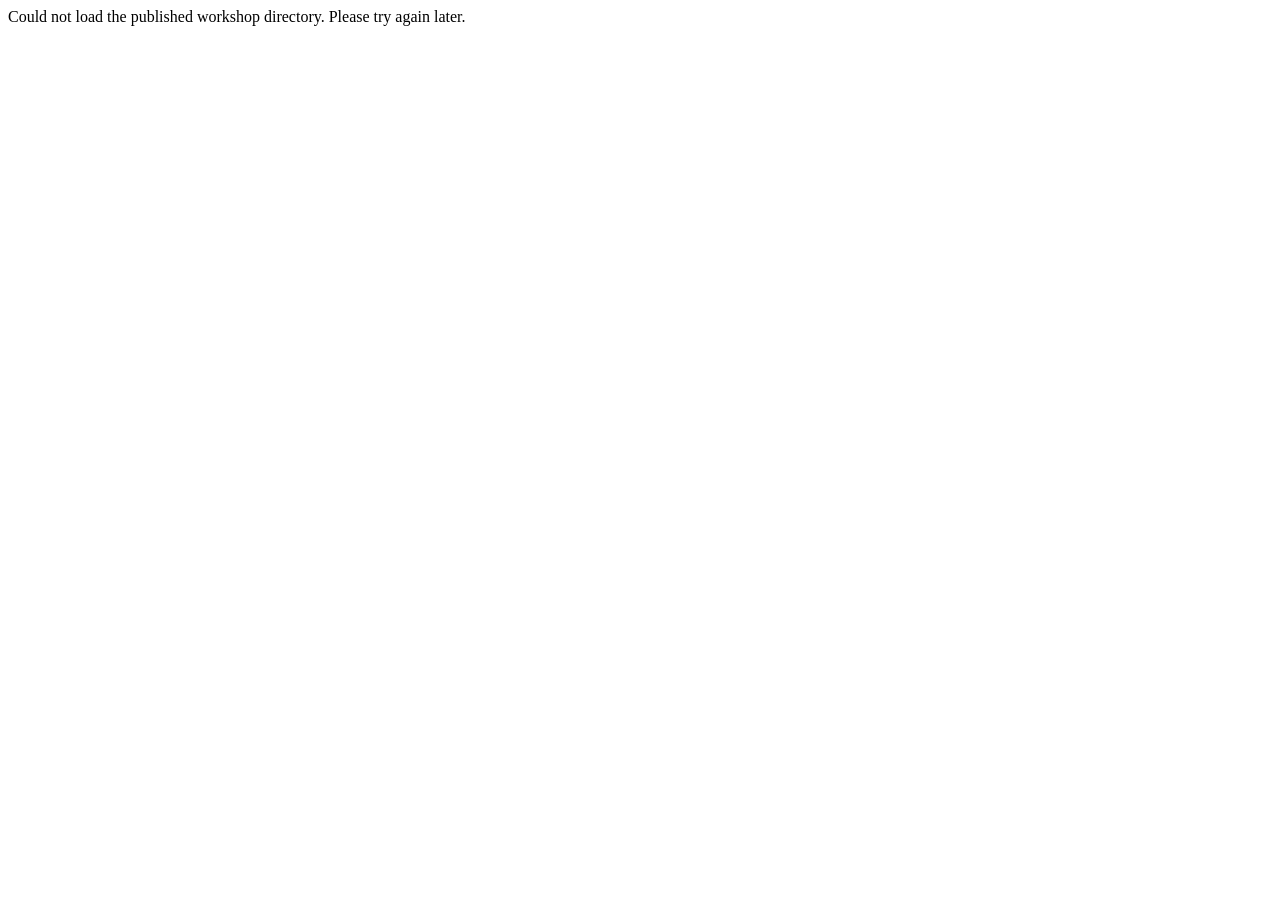
==== commit e70759df: "feat: harden workshop platform and optimize design lifecycle Rebuild the application from the origin" ====
--- a/index.html
+++ b/index.html
@@ -5,50 +5,14 @@
 <meta name="viewport" content="width=device-width, initial-scale=1.0, viewport-fit=cover">
 <title>Garage Finder — UAE workshop directory</title>
 <meta name="description" content="Agency and non-agency car repair workshops across the United Arab Emirates, filterable by emirate, type and insurer panel.">
-
-<link rel="preconnect" href="https://fonts.googleapis.com">
-<link rel="preconnect" href="https://fonts.gstatic.com" crossorigin>
-<link href="https://fonts.googleapis.com/css2?family=Archivo:wght@500;600;700;800&family=Inter:wght@400;500;600&family=Roboto+Mono:wght@400;500&display=swap" rel="stylesheet">
-<link href="https://fonts.googleapis.com/css2?family=IBM+Plex+Mono:wght@400;500;600&family=IBM+Plex+Sans:wght@400;500;600;700&display=swap" rel="stylesheet">
-<link href="https://fonts.googleapis.com/css2?family=Manrope:wght@400;500;600;700;800&display=swap" rel="stylesheet">
-<link href="https://fonts.googleapis.com/css2?family=Space+Grotesk:wght@500;600;700&family=Inter:wght@400;500;600&family=JetBrains+Mono:wght@400;500&display=swap" rel="stylesheet">
-<link href="https://fonts.googleapis.com/css2?family=Barlow+Semi+Condensed:wght@400;500;600;700&family=Barlow:wght@400;500;600&display=swap" rel="stylesheet">
-<link href="https://fonts.googleapis.com/css2?family=Fraunces:opsz,wght@9..144,400;9..144,600;9..144,700&family=Inter:wght@400;500;600&display=swap" rel="stylesheet">
-<link href="https://fonts.googleapis.com/css2?family=Anton&family=Archivo:wght@400;500;600;700&display=swap" rel="stylesheet">
-<link href="https://fonts.googleapis.com/css2?family=DM+Sans:wght@400;500;700&family=DM+Mono:wght@400;500&display=swap" rel="stylesheet">
-<link href="https://fonts.googleapis.com/css2?family=Fredoka:wght@500;600;700&family=Nunito:wght@400;600;700&display=swap" rel="stylesheet">
-<link href="https://fonts.googleapis.com/css2?family=Poppins:wght@400;500;600;700&display=swap" rel="stylesheet">
-
-<!-- The active design's stylesheet. core.js swaps this when the visitor
-     picks a different design. Do not remove. -->
-<link rel="stylesheet" href="css/design-1-board.css?v=1" id="design-css">
-
-<!-- Shared chrome: the design picker and the add-workshop form. -->
-<link rel="stylesheet" href="css/shared.css?v=1">
+<link rel="preload" as="style" href="https://fonts.googleapis.com/css2?family=Inter:wght@400;500;600&display=swap" crossorigin fetchpriority="high">
+<link rel="stylesheet" href="https://fonts.googleapis.com/css2?family=Inter:wght@400;500;600&display=swap" crossorigin>
+<link rel="stylesheet" href="css/shared.css?v=2">
 </head>
 <body>
-
-<!-- Every design draws itself in here. -->
 <div id="stage"></div>
-
-<!-- ---- Your data. Edit these three files to change the listings. ---- -->
-<script src="data/data-agency.js?v=1"></script>
-<script src="data/data-nonagency.js?v=1"></script>
-<script src="data/data-insurers.js?v=1"></script>
-
-<!-- ---- The ten designs. Each is a complete page of its own. ---- -->
-<script src="designs/design-1-board.js?v=1"></script>
-<script src="designs/design-2-jobcard.js?v=1"></script>
-<script src="designs/design-3-pocket.js?v=1"></script>
-<script src="designs/design-4-nightdesk.js?v=1"></script>
-<script src="designs/design-5-signpost.js?v=1"></script>
-<script src="designs/design-6-index.js?v=1"></script>
-<script src="designs/design-7-blocks.js?v=1"></script>
-<script src="designs/design-8-splitdesk.js?v=1"></script>
-<script src="designs/design-9-clay.js?v=1"></script>
-<script src="designs/design-10-neu.js?v=1"></script>
-
-<!-- ---- Shared engine: data, picker, submissions. ---- -->
-<script src="core.js?v=1"></script>
+<script src="data/data-insurers.js?v=2"></script>
+<script src="security.js?v=2"></script>
+<script src="core.js?v=2"></script>
 </body>
 </html>
--- a/css/shared.css
+++ b/css/shared.css
@@ -361,3 +361,4 @@
   .gf-ins-panel{border-radius:20px;max-height:78vh;padding-bottom:8px;}
 }
 @media (prefers-reduced-motion:reduce){.gf-ins-panel{animation:none!important;}}
+.gf-copy-buffer{position:fixed;top:0;left:0;opacity:0;pointer-events:none}
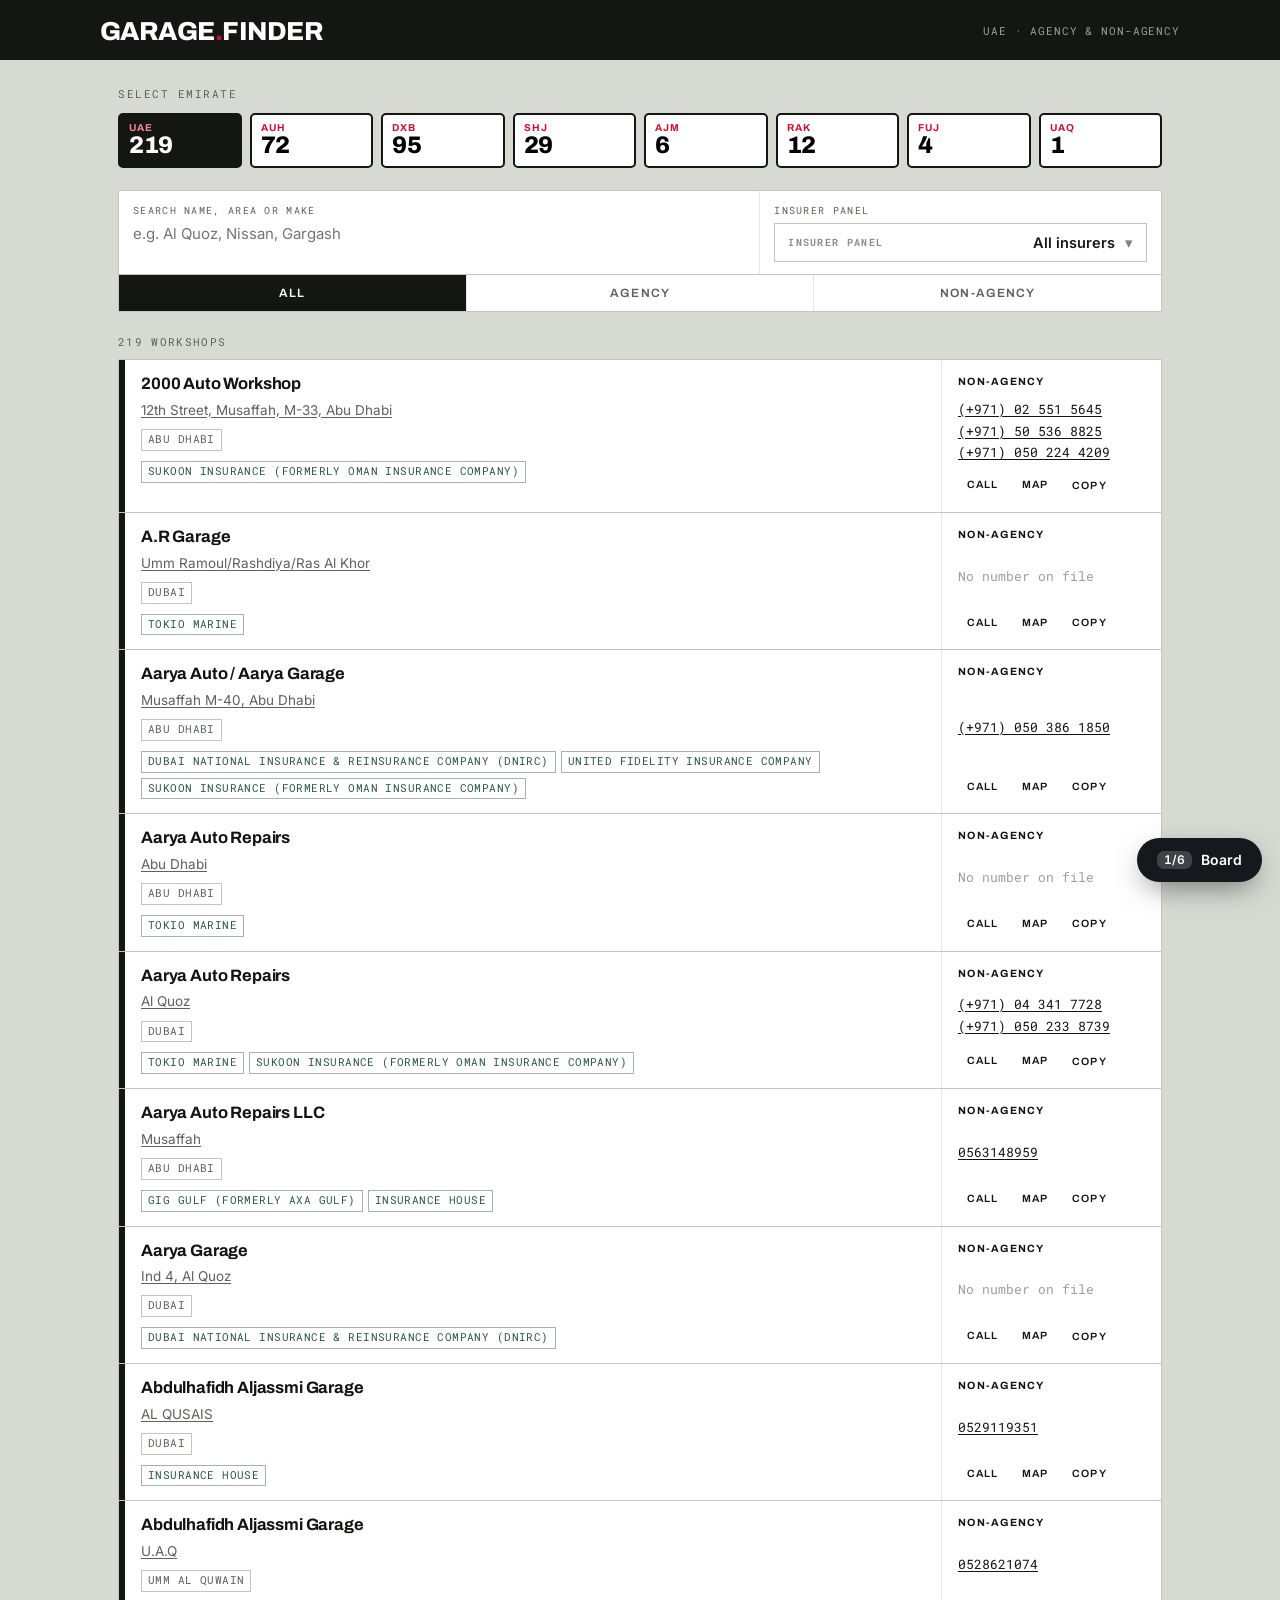
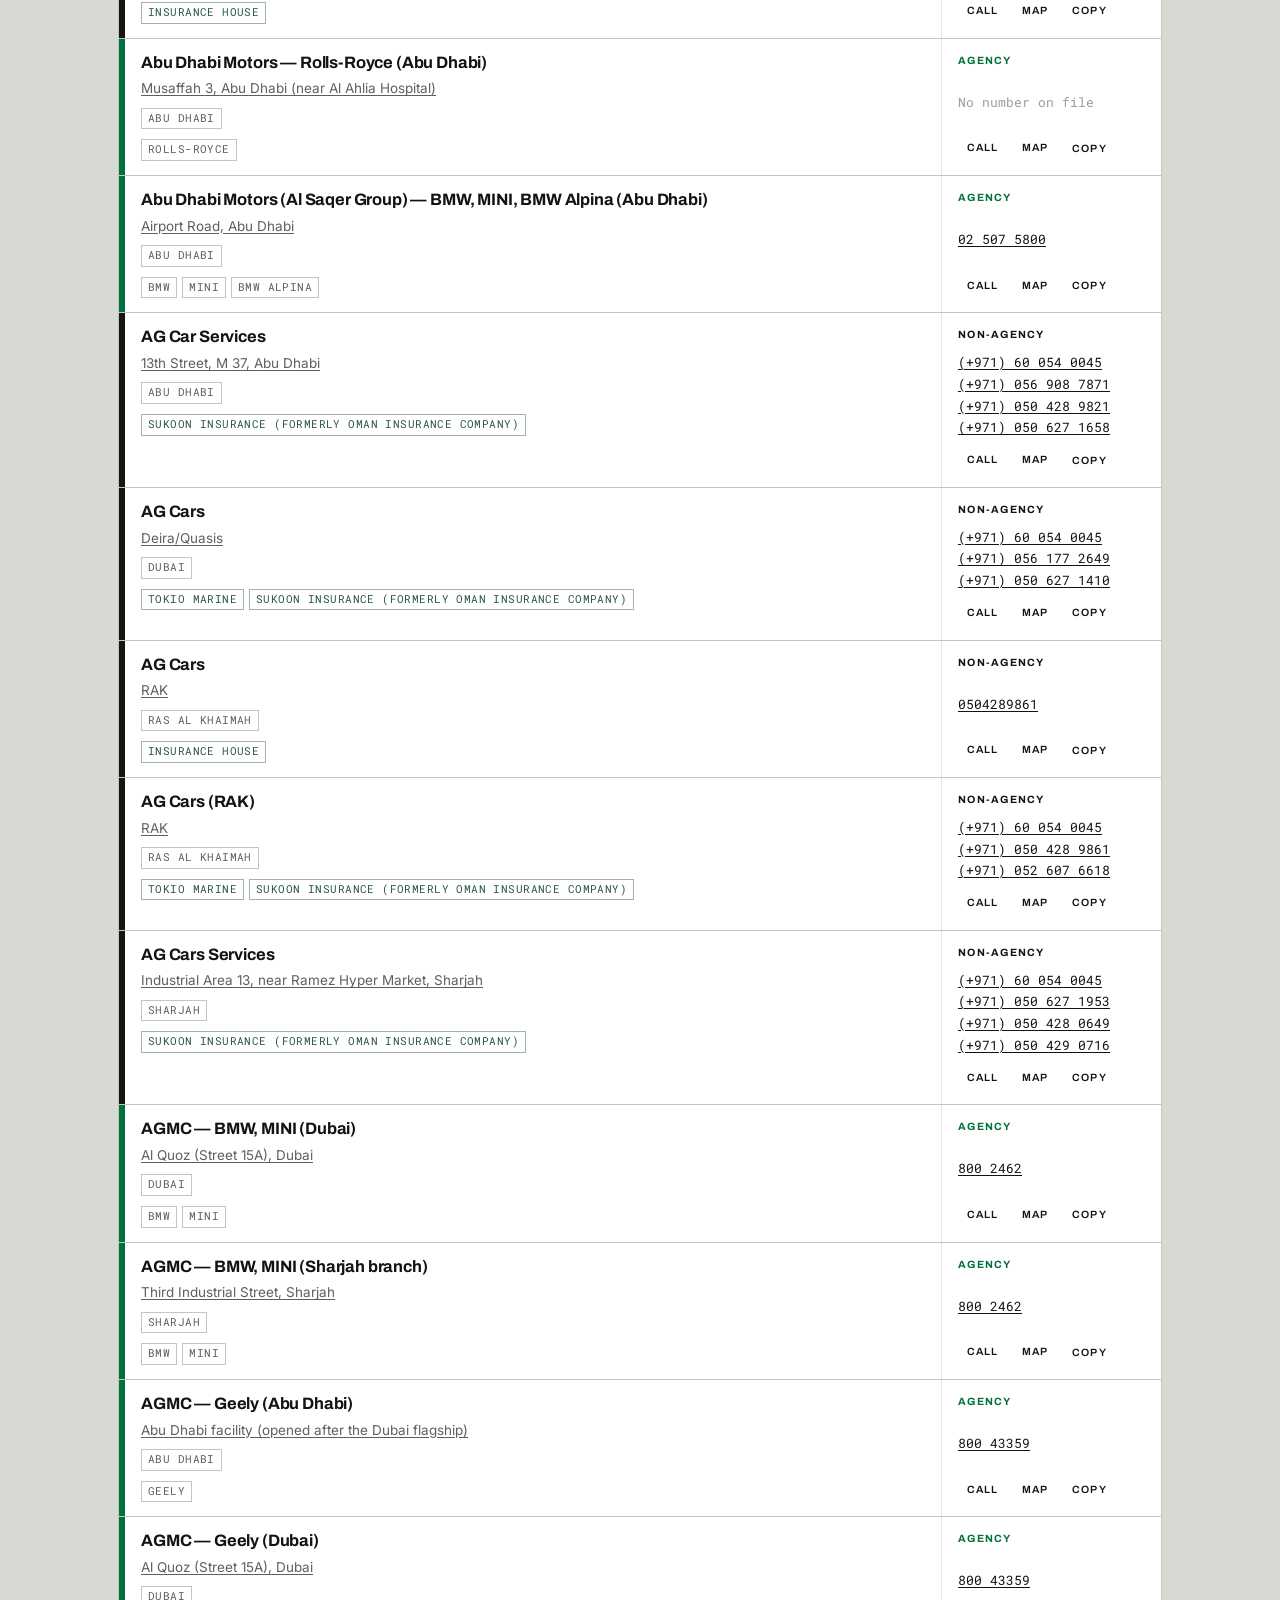
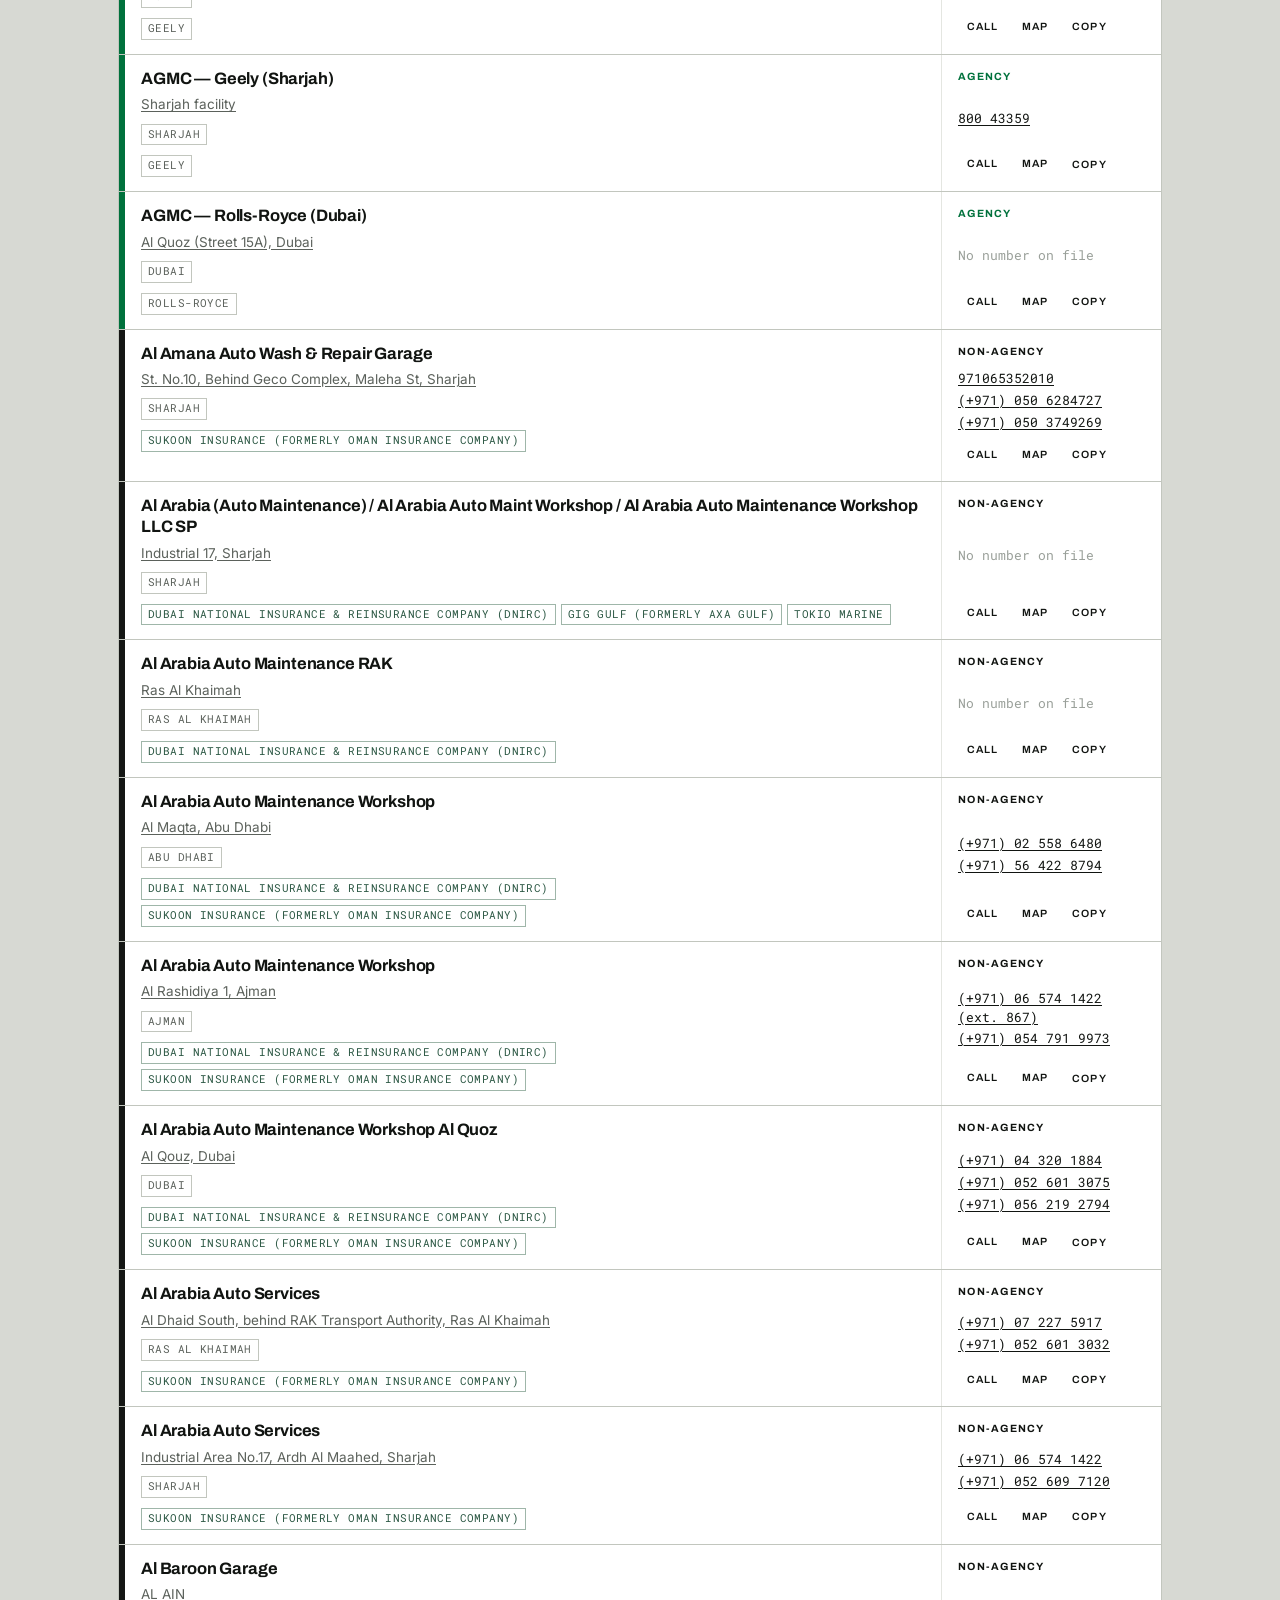
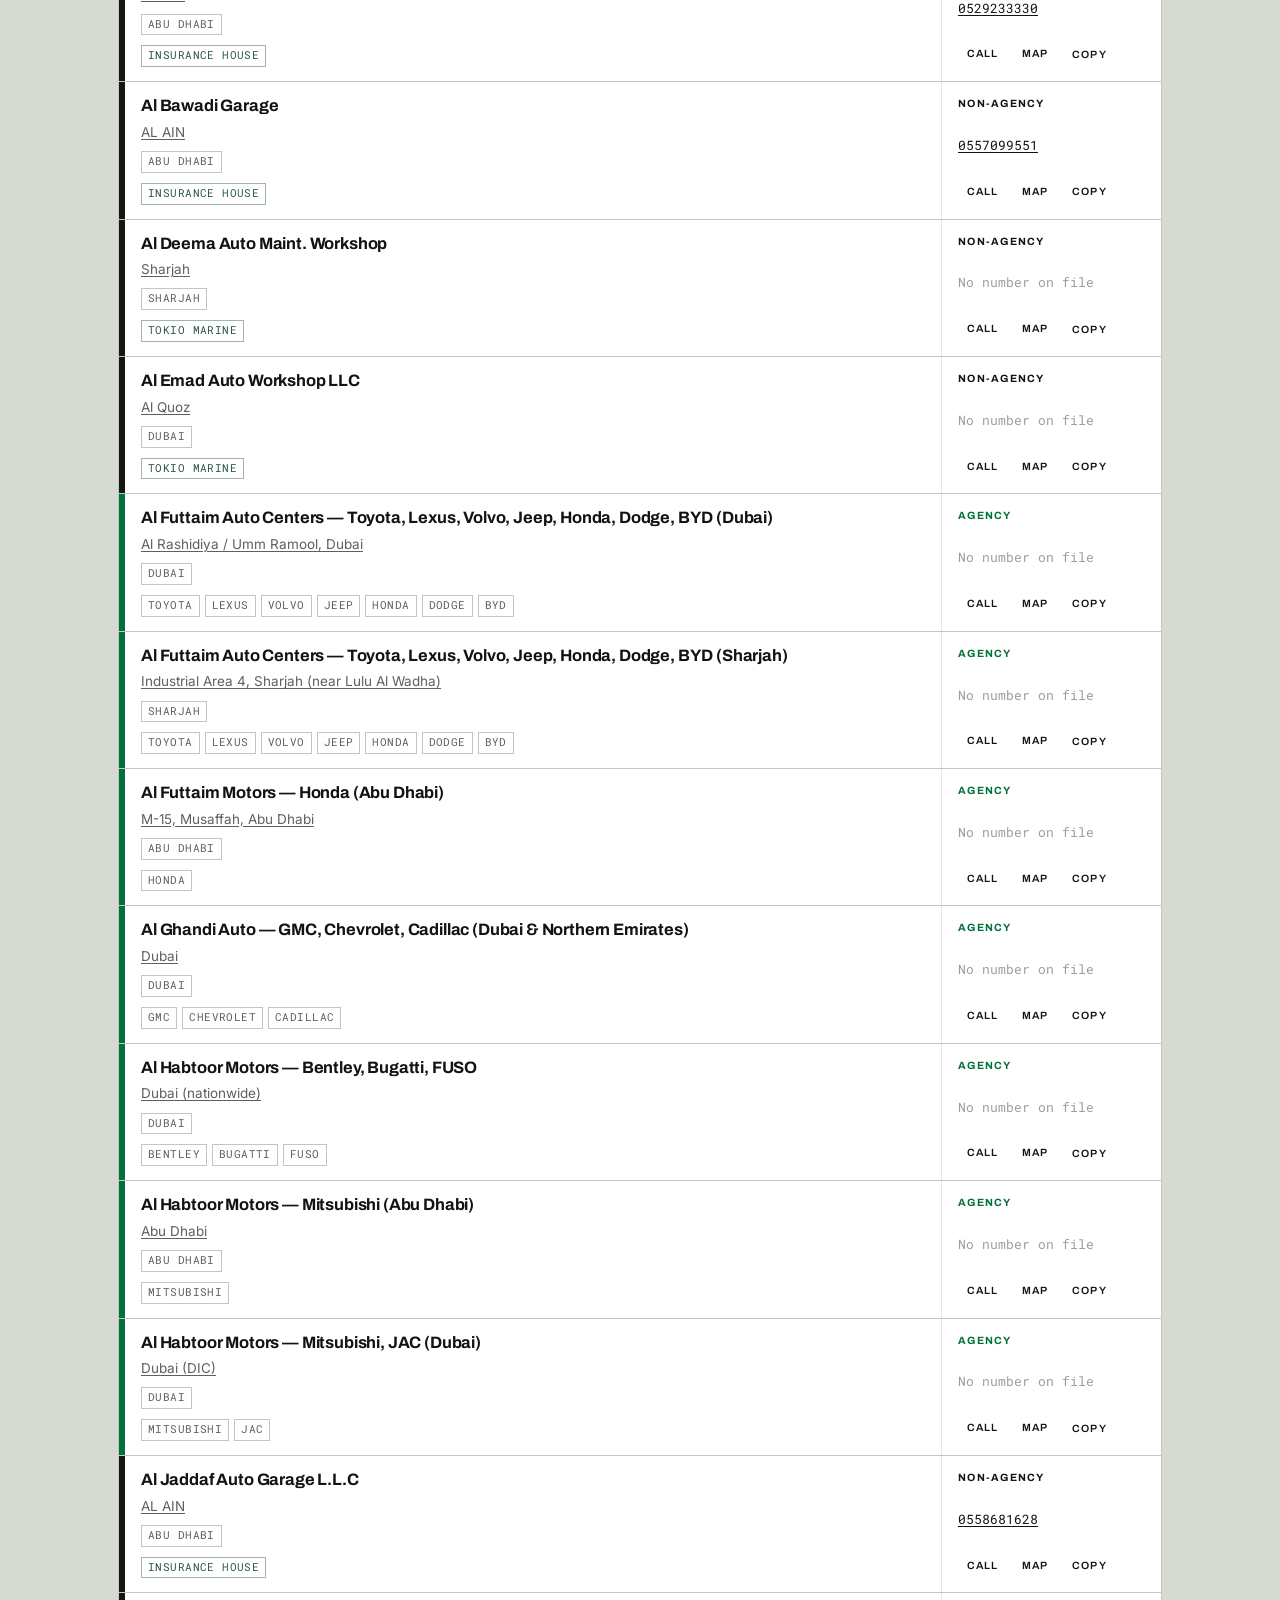
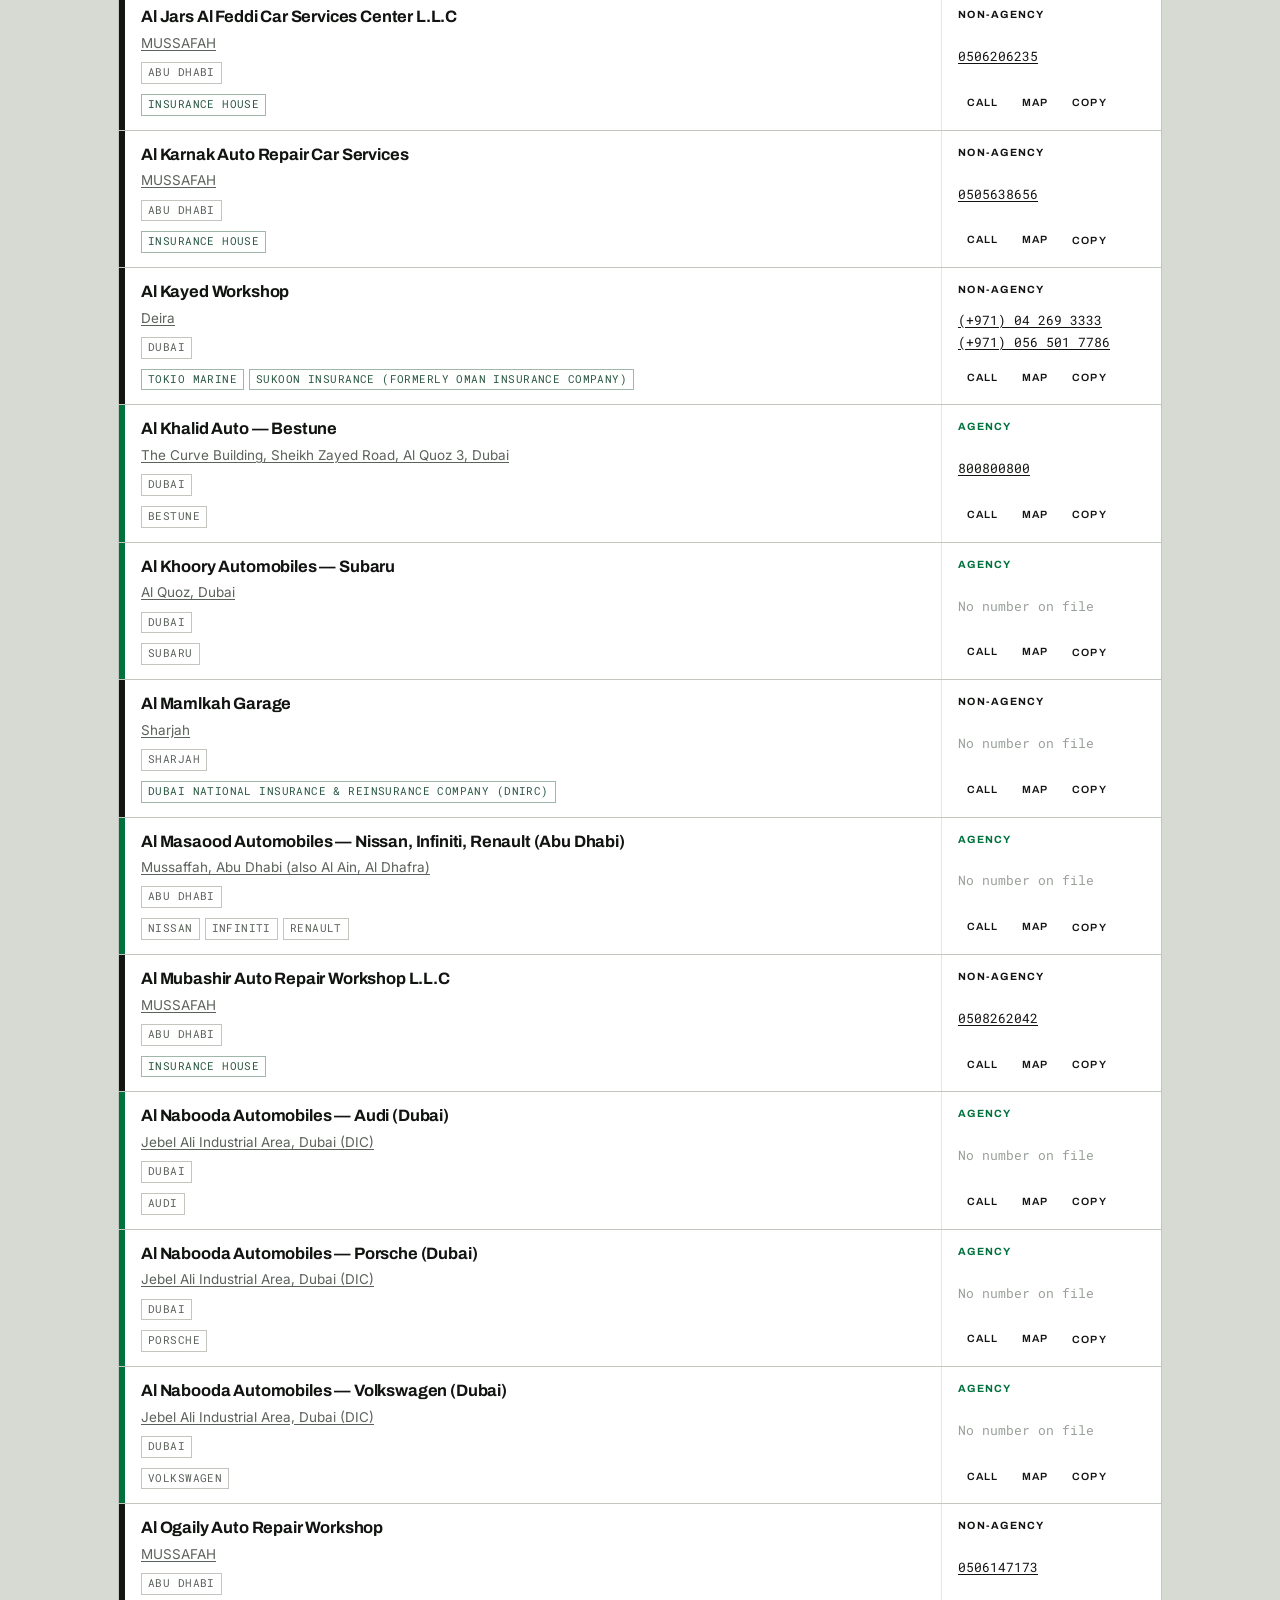
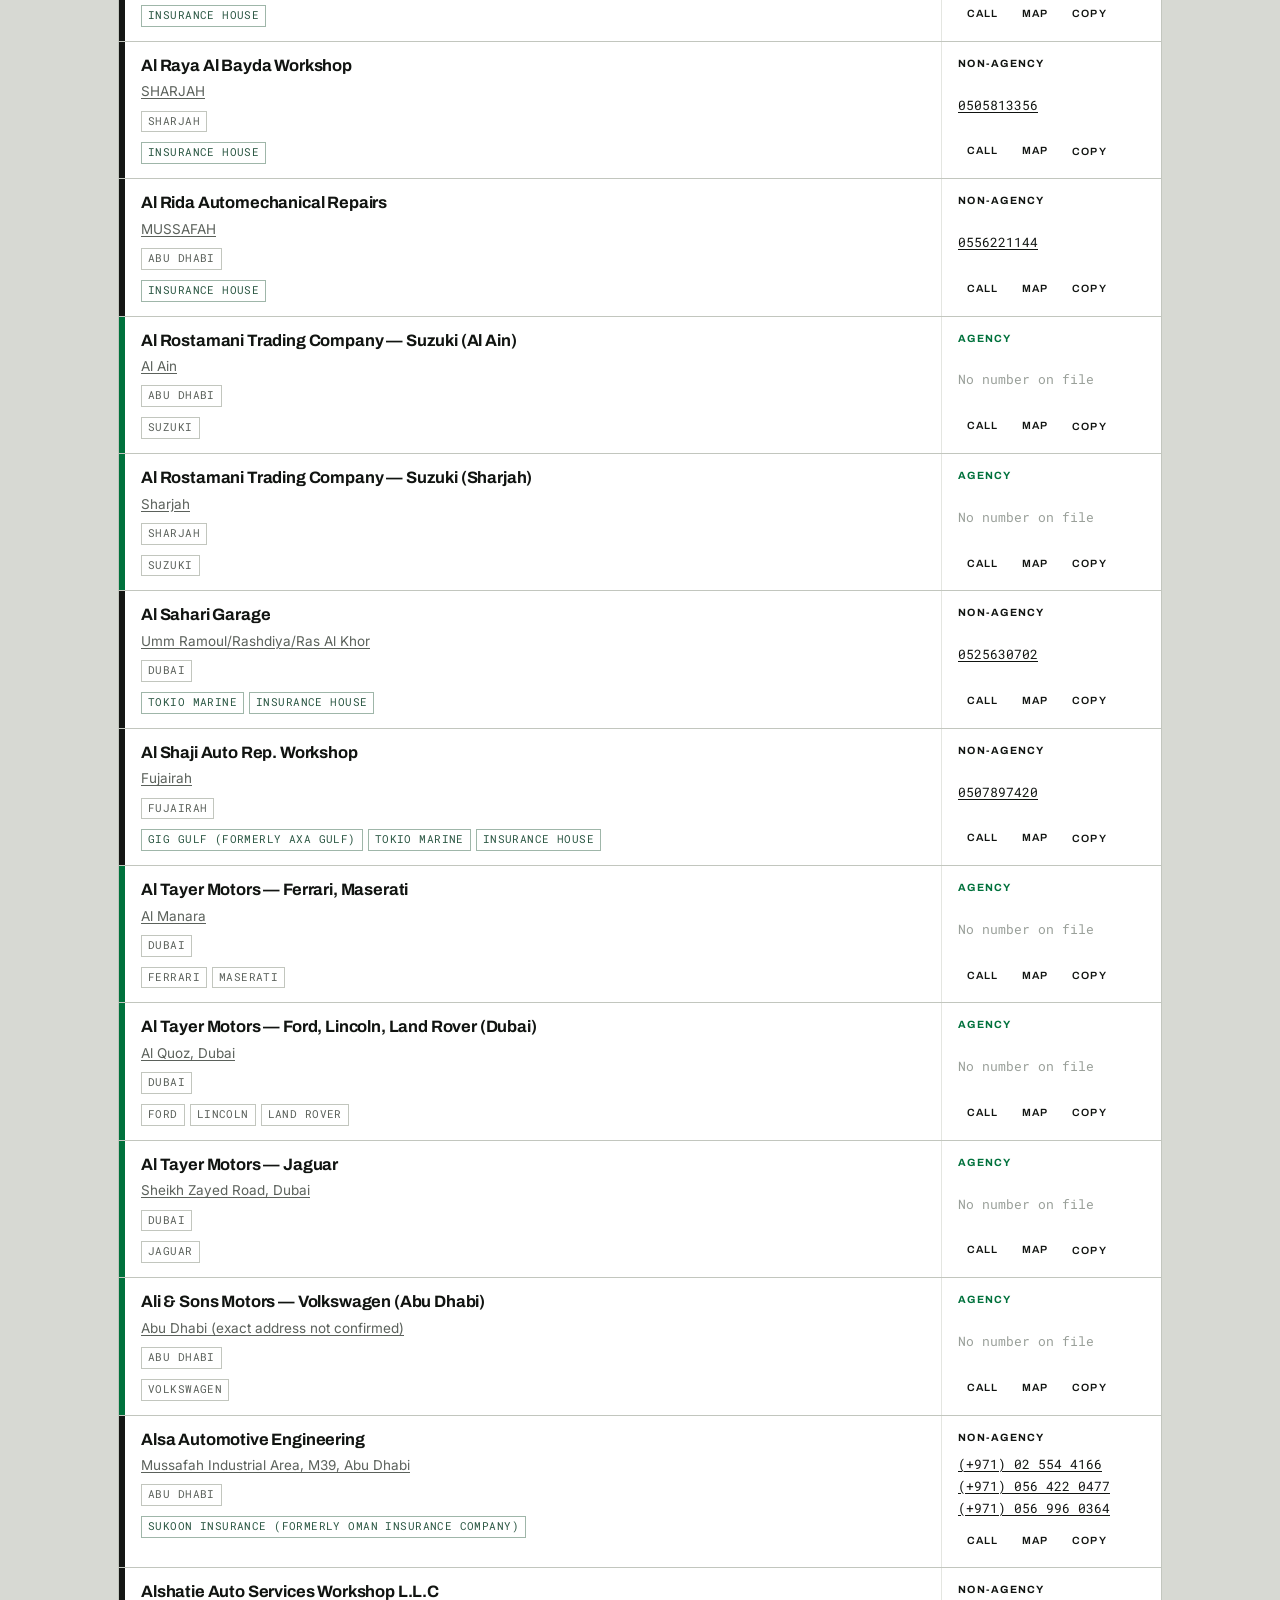
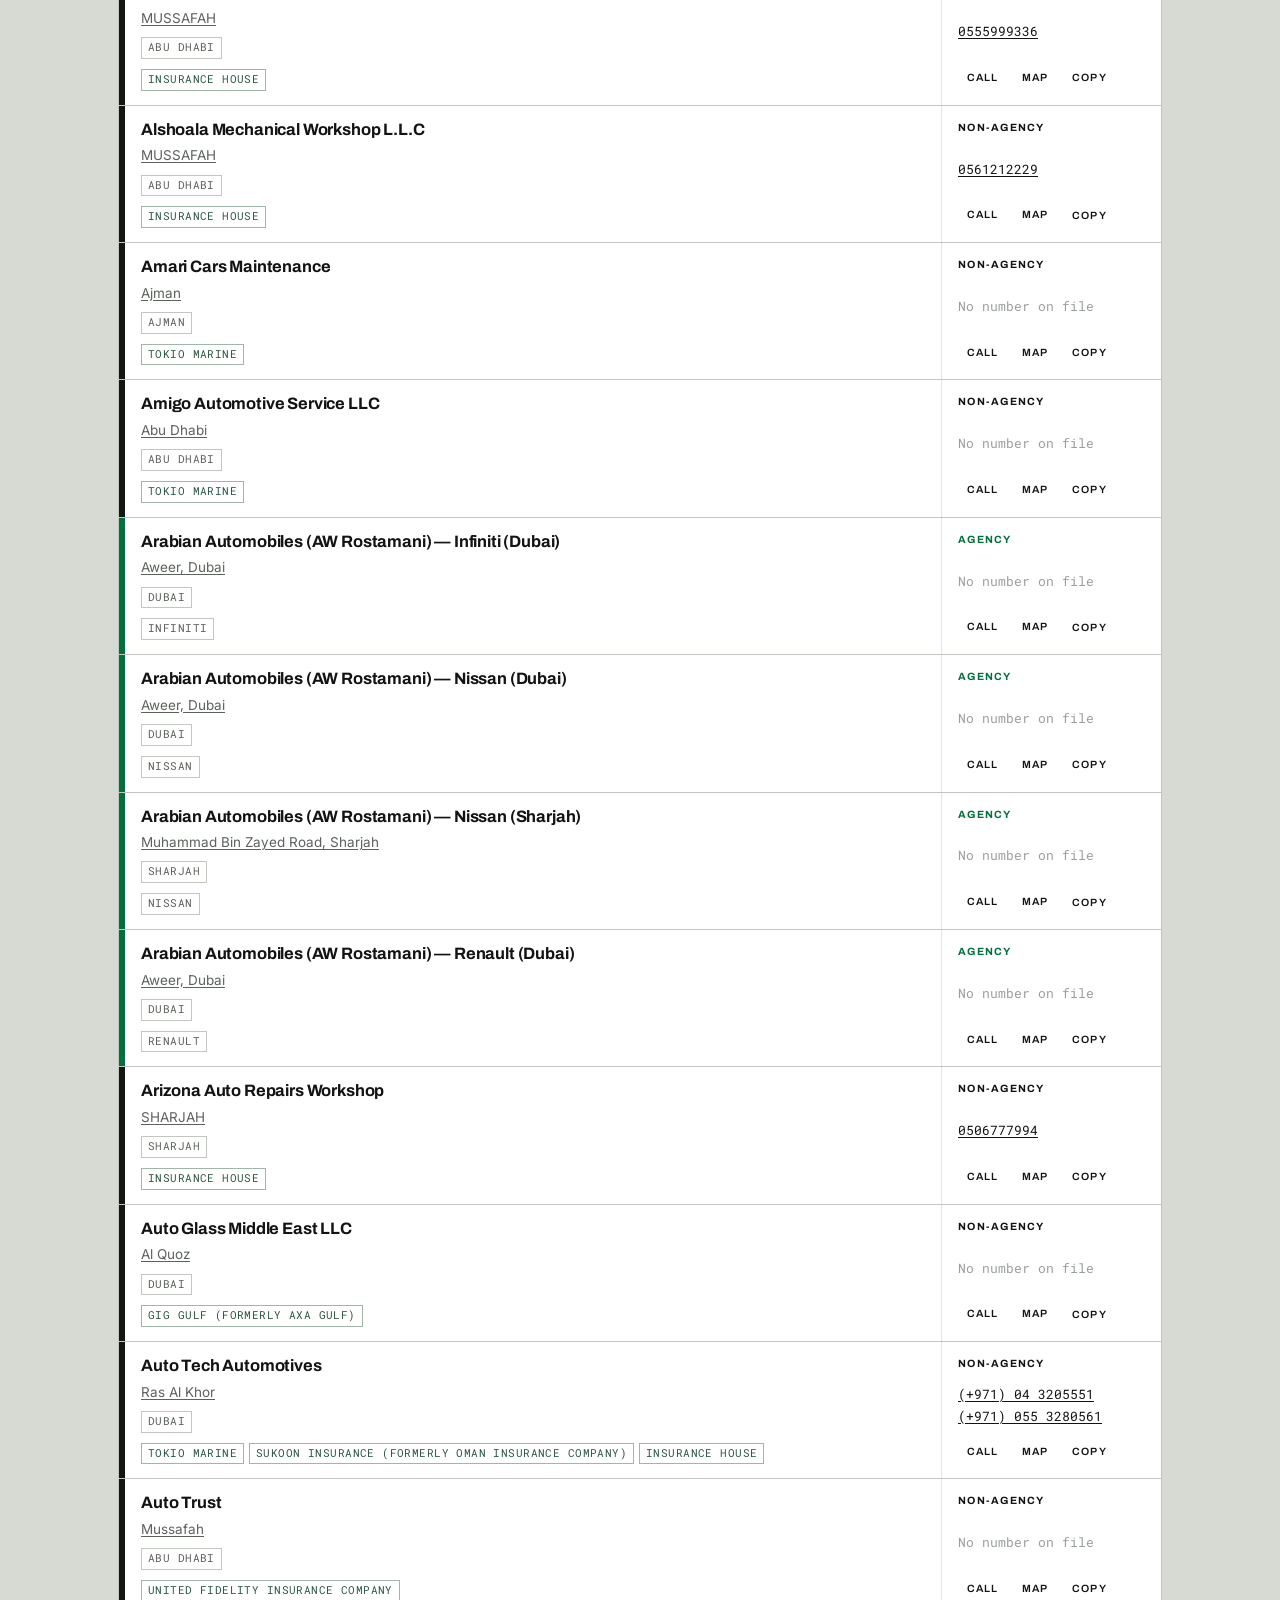
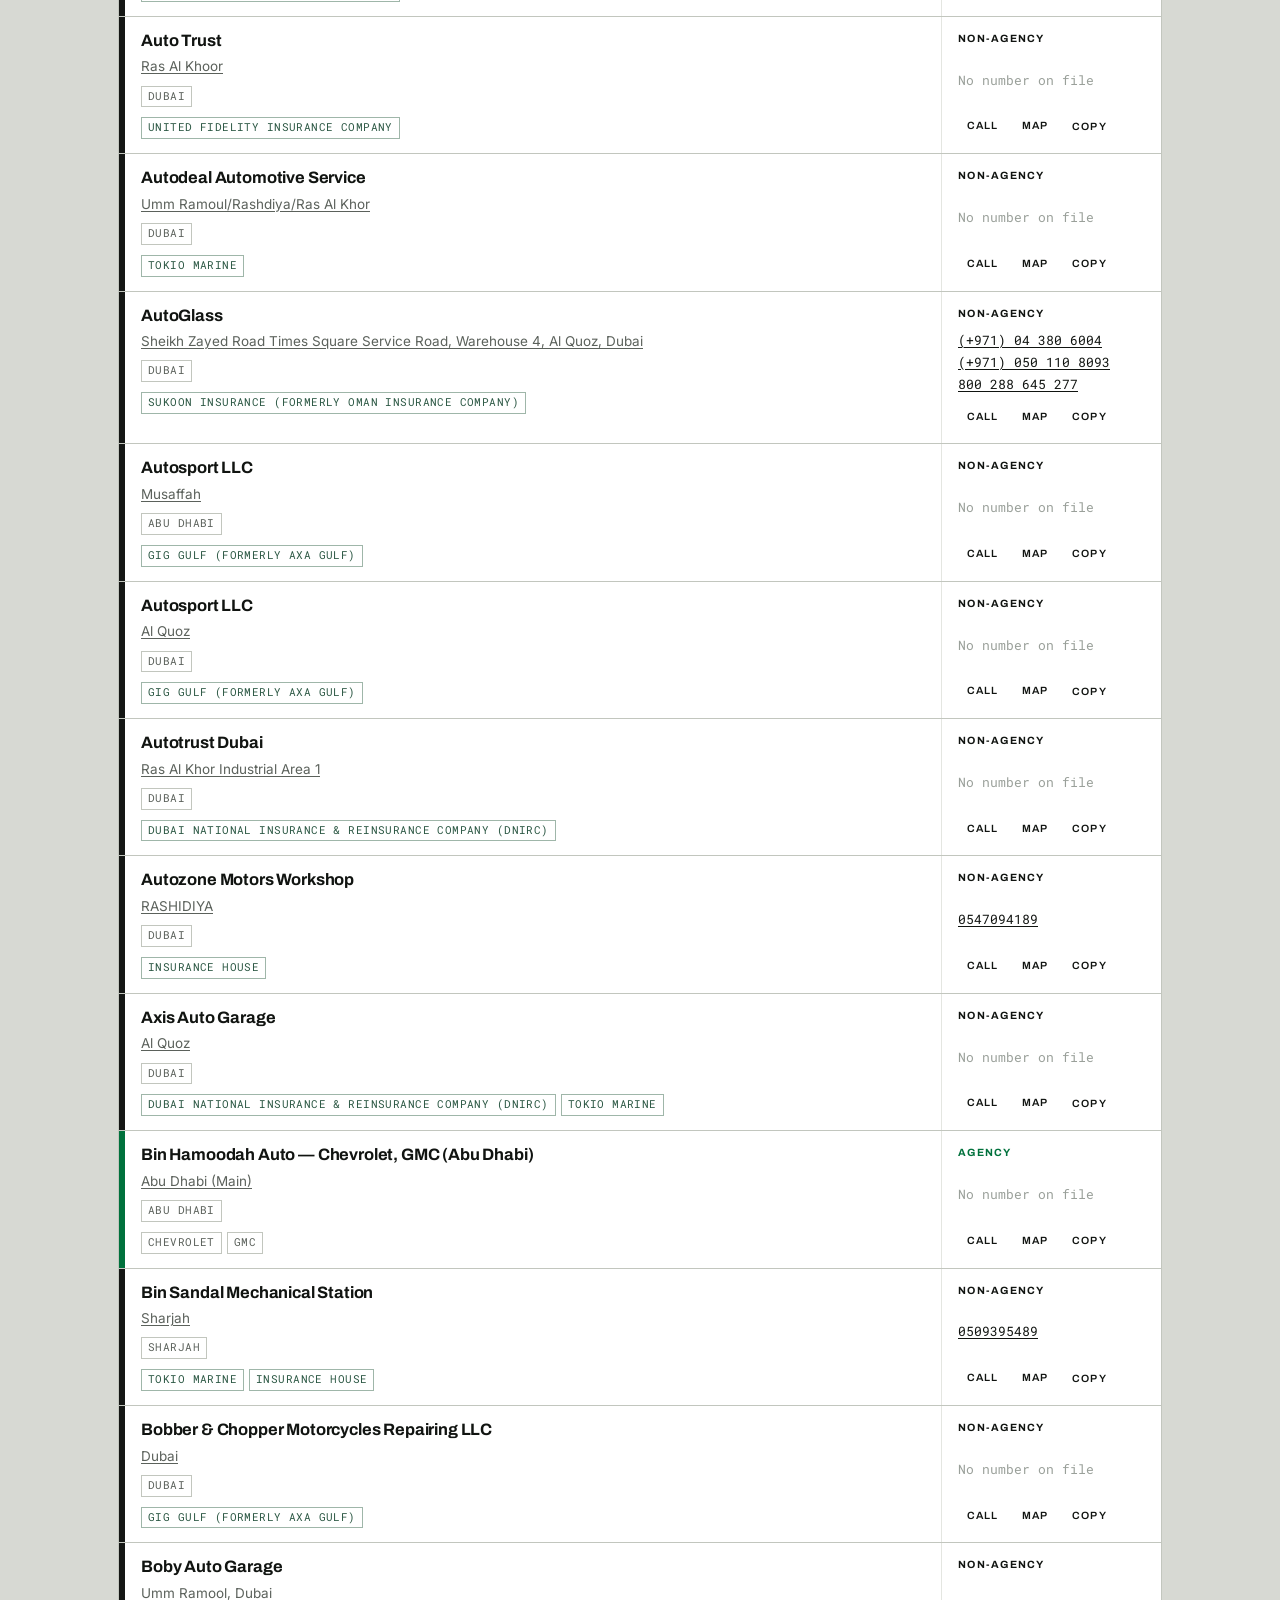
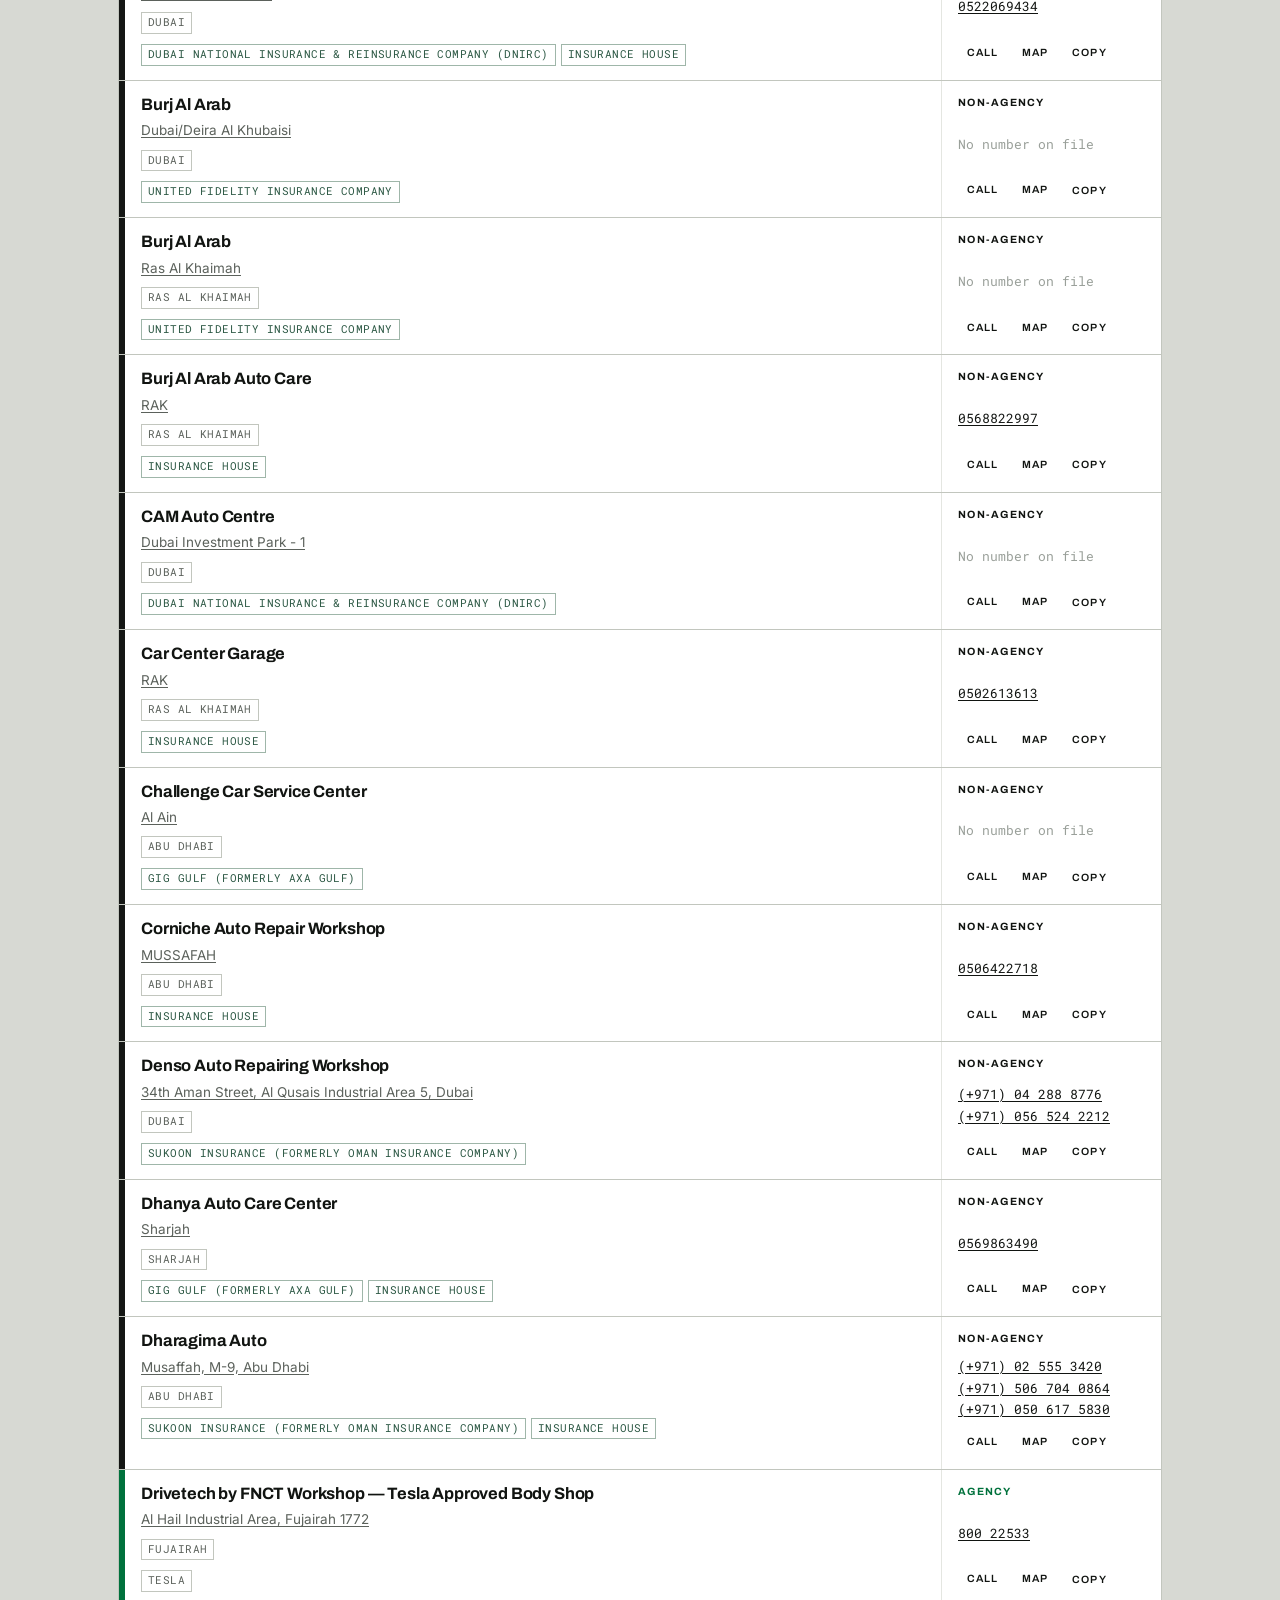
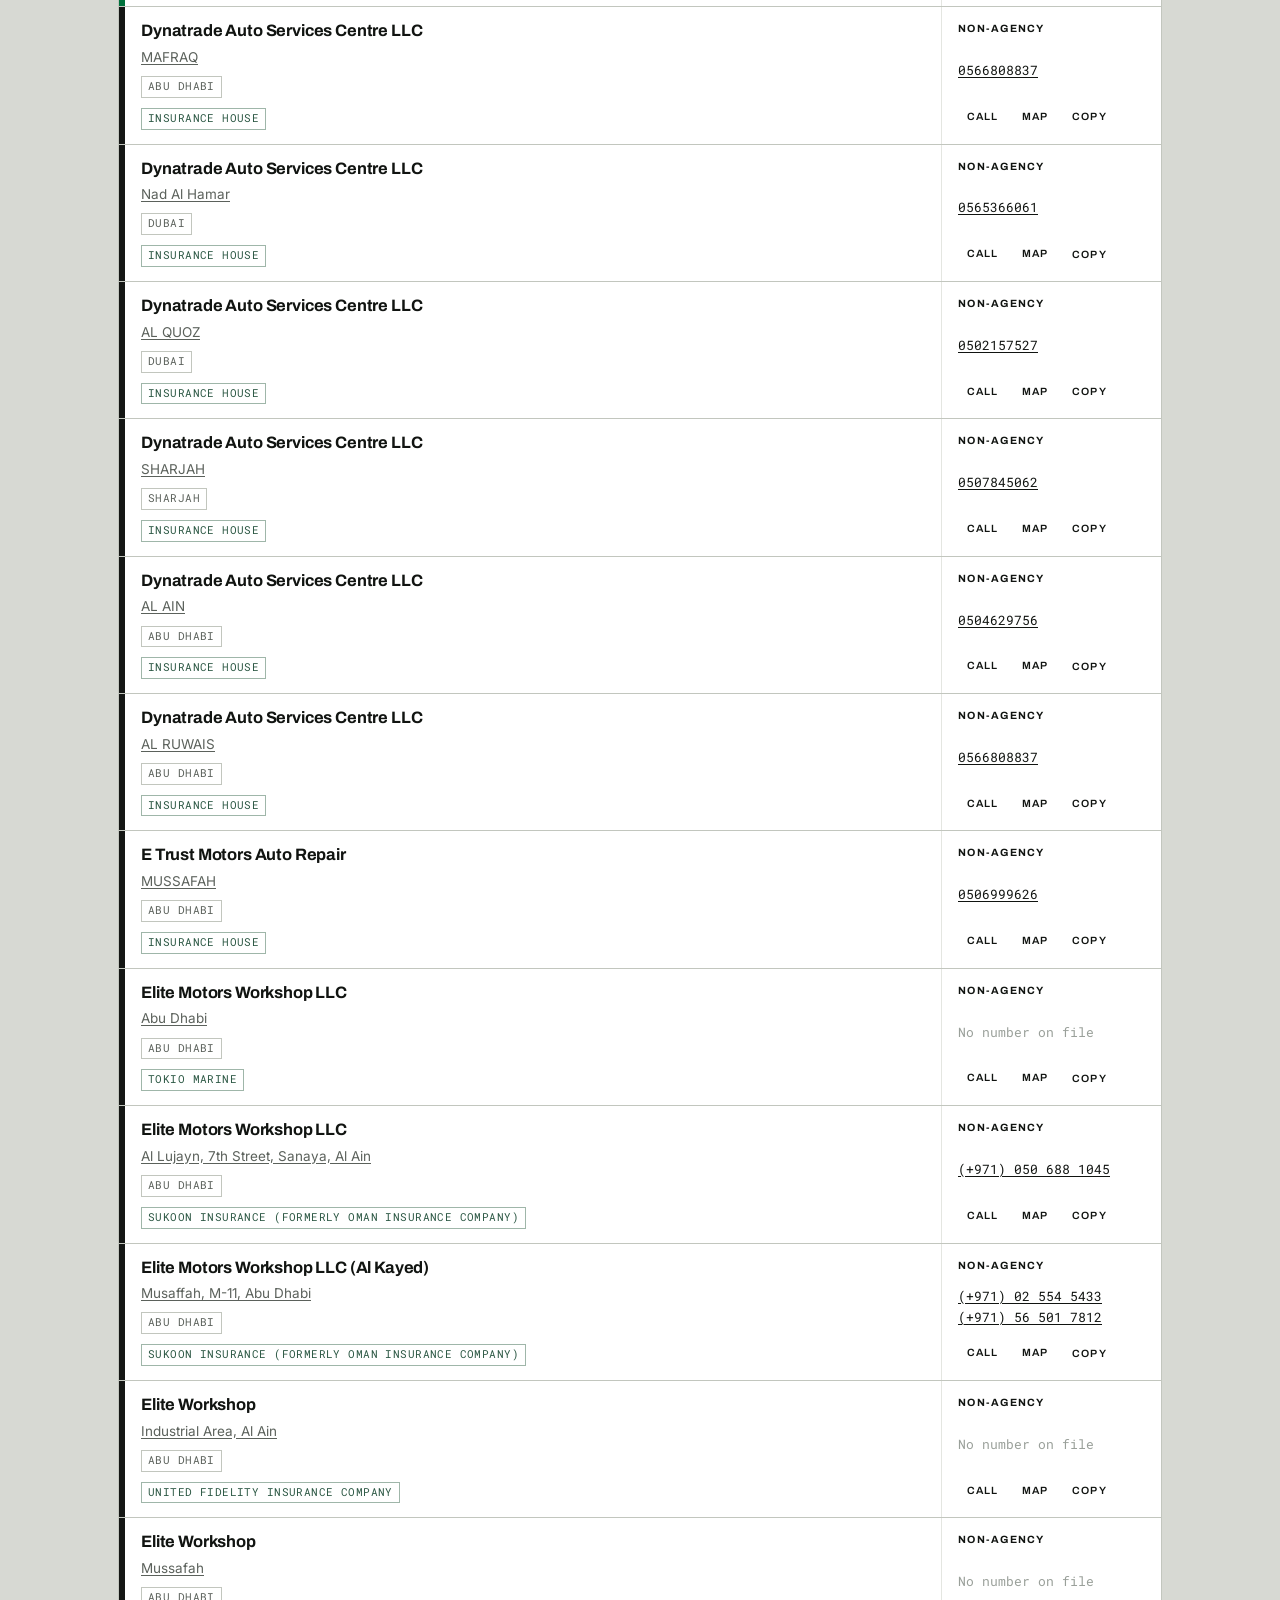
==== commit 069c5661: "Bump cache-busting versions so the new Neu design actually loads core-v4.js and shared.css were edit" ====
--- a/index.html
+++ b/index.html
@@ -7,12 +7,13 @@
 <meta name="description" content="Agency and non-agency car repair workshops across the United Arab Emirates, filterable by emirate, type and insurer panel.">
 <link rel="preload" as="style" href="https://fonts.googleapis.com/css2?family=Inter:wght@400;500;600&display=swap" crossorigin fetchpriority="high">
 <link rel="stylesheet" href="https://fonts.googleapis.com/css2?family=Inter:wght@400;500;600&display=swap" crossorigin>
-<link rel="stylesheet" href="css/shared.css?v=2">
+<link rel="stylesheet" href="css/shared.css?v=5">
+  <link rel="stylesheet" href="assets/workshop-loader.css?v=2">
 </head>
 <body>
 <div id="stage"></div>
-<script src="data/data-insurers.js?v=2"></script>
-<script src="security.js?v=2"></script>
-<script src="core.js?v=2"></script>
+<script src="data/data-insurers.js?v=5"></script>
+<script src="security-v4.js?v=4"></script>
+<script src="core-v4.js?v=6"></script>
 </body>
 </html>
--- a/css/shared.css
+++ b/css/shared.css
@@ -53,7 +53,10 @@
 #gfAdd .gf-msg{margin:0 0 12px;font-size:13.5px;padding:10px 12px;border-radius:9px;line-height:1.45;}
 #gfAdd .gf-msg.is-ok{background:#E4F6EE;color:#0E6B4C;}
 #gfAdd .gf-msg.is-bad{background:#FDECEC;color:#96231F;}
-#gfAdd .gf-sheet-acts{display:flex;gap:9px;margin-top:4px;}
+#gfAdd .gf-sheet-acts{display:flex;flex-wrap:wrap;gap:9px;margin-top:4px;}
+/* Clear form is a rarely-used escape hatch — it stays compact so Cancel and
+   the primary action keep their width on a phone. */
+#gfAdd .gf-sheet-acts #gfClearForm{flex:0 0 auto;padding-left:14px;padding-right:14px;}
 #gfAdd .gf-sheet-acts button{flex:1;appearance:none;cursor:pointer;border-radius:11px;padding:12px;
   font:600 14.5px/1 'Inter',sans-serif;border:1px solid #DFE3EB;background:#F4F6FA;color:#16181D;}
 #gfAdd .gf-primary{background:#16181D;border-color:#16181D;color:#fff;}
@@ -97,14 +100,25 @@
    TYPE-AHEAD for the insurer and car-make fields
    ========================================================================== */
 #gfAdd .gf-f{position:relative;}
-#gfAdd .gf-sugg{display:flex;flex-direction:column;gap:2px;margin-top:6px;}
-#gfAdd .gf-sugg:empty{display:none;}
-#gfAdd .gf-sugg-item{appearance:none;cursor:pointer;text-align:left;border:1px solid #E4E8F0;
-  background:#F7F9FC;color:#16181D;border-radius:9px;padding:9px 11px;
-  font:400 14px/1.35 'Inter',sans-serif;}
-#gfAdd .gf-sugg-item:hover{background:#EAF0FB;border-color:#C3D4F2;}
-#gfAdd .gf-sugg-none{margin:0;padding:9px 11px;border-radius:9px;background:#FDF3E7;
-  color:#8A5A12;font:400 13px/1.45 'Inter',sans-serif;}
+/* Add-workshop type-ahead intentionally shares the public search suggestion
+   skin (.gf-sugg/.gf-sugg-row) while keeping its own flow/interaction hook. */
+#gfAdd .gf-add-sugg{
+  position:absolute;
+  left:0;
+  right:0;
+  top:calc(100% + 6px);
+  z-index:900;
+  max-height:min(50vh,340px);
+  overflow-y:auto;
+}
+#gfAdd .gf-add-sugg:empty{display:none;}
+#gfAdd .gf-add-sugg-item{
+  width:100%;
+  appearance:none;
+  cursor:pointer;
+  text-align:left;
+  box-sizing:border-box;
+}
 #gfAdd .gf-unknown{margin:6px 0 0;font:400 12.5px/1.45 'Inter',sans-serif;color:#96231F;}
 #gfAdd .gf-unknown[hidden]{display:none;}
 @media print{ #gfCall{display:none;} }
@@ -185,32 +199,6 @@
   animation:gfa-push .36s cubic-bezier(.25,.9,.3,1) both;
 }
 
-/* --- 4 Night Desk: CRT warming up -------------------------------------- */
-@keyframes gfa-crt{
-  0%{opacity:0;transform:scaleY(.006) scaleX(.86);filter:brightness(7);}
-  30%{opacity:1;transform:scaleY(.006) scaleX(1);filter:brightness(5);}
-  55%{transform:scaleY(1) scaleX(1);filter:brightness(2.2);}
-  75%{filter:brightness(.85);}
-  100%{transform:none;filter:none;opacity:1;}
-}
-#stage.gf-in-nightdesk{ animation:gfa-crt .58s cubic-bezier(.3,.8,.25,1) both; }
-
-/* --- 5 Signpost: driving past, then panels bolt down ------------------- */
-@keyframes gfa-driveby{
-  0%{opacity:0;transform:translateX(54px) skewX(-3deg);filter:blur(4px);}
-  55%{opacity:1;filter:blur(0);}
-  100%{transform:none;}
-}
-@keyframes gfa-bolt{
-  0%{opacity:0;transform:translateY(-18px) rotate(-1.2deg);}
-  68%{opacity:1;transform:translateY(4px) rotate(.35deg);}
-  100%{opacity:1;transform:none;}
-}
-#stage.gf-in-signpost{ animation:gfa-driveby .5s cubic-bezier(.2,.8,.3,1) both; }
-#stage.gf-in-signpost #list > *:nth-child(-n+8){
-  animation:gfa-bolt .44s cubic-bezier(.25,.85,.3,1) both;
-}
-
 /* --- 6 Index: a page turning ------------------------------------------ */
 @keyframes gfa-page{
   0%{opacity:.15;transform:perspective(1500px) rotateY(-34deg) translateX(-10px);}
@@ -246,20 +234,7 @@
   animation:gfa-settle .34s cubic-bezier(.25,.8,.3,1) both;
 }
 
-/* --- 9 Clay: squash and stretch --------------------------------------- */
-@keyframes gfa-squash{
-  0%{opacity:0;transform:scale(.84) translateY(24px);}
-  52%{opacity:1;transform:scale(1.045) translateY(0);}
-  74%{transform:scale(.982);}
-  88%{transform:scale(1.008);}
-  100%{transform:scale(1);}
-}
-#stage.gf-in-clay{ animation:gfa-squash .6s cubic-bezier(.3,.9,.4,1) both; }
-#stage.gf-in-clay #list > *:nth-child(-n+8){
-  animation:gfa-squash .52s cubic-bezier(.3,.9,.4,1) both;
-}
-
-/* --- 10 Neu: surfaces rise out of the panel --------------------------- */
+/* --- 9 Neu: surfaces rise out of the panel ----------------------------- */
 @keyframes gfa-emboss{
   0%{opacity:0;transform:scale(.988);filter:blur(7px) contrast(.86);}
   60%{opacity:1;filter:blur(1px) contrast(.97);}
@@ -362,3 +337,66 @@
 }
 @media (prefers-reduced-motion:reduce){.gf-ins-panel{animation:none!important;}}
 .gf-copy-buffer{position:fixed;top:0;left:0;opacity:0;pointer-events:none}
+
+/* ============================================================================
+   PENDING / AWAITING-REVIEW BADGE
+   Shown on cards the visitor has submitted but not yet been approved.
+   ========================================================================== */
+.gf-pending-badge{
+  display:inline-block;
+  position:relative;
+  z-index:2;
+  margin-top:4px;
+  padding:2px 8px;
+  border-radius:99px;
+  font:600 11px/1.6 'Inter',sans-serif;
+  letter-spacing:.03em;
+  text-transform:uppercase;
+  color:#7A4F00;
+  background:#FFF3CD;
+  border:1px solid #F0C040;
+  vertical-align:middle;
+}
+
+.gf-pending-edit{
+  display:inline-block;
+  position:relative;
+  z-index:2;
+  margin-top:4px;
+  margin-left:6px;
+  padding:2px 10px;
+  border-radius:99px;
+  font:600 11px/1.6 'Inter',sans-serif;
+  letter-spacing:.02em;
+  color:#0E5C55;
+  background:#fff;
+  border:1px solid #0E5C55;
+  cursor:pointer;
+  vertical-align:middle;
+}
+.gf-pending-edit:hover{ background:#0E5C55; color:#fff; }
+
+/* A card belonging to the visitor's own not-yet-approved submission:
+   softly blurred until the owner approves it, with the badge/edit
+   button (both z-index:2, above the ::after overlay at z-index:1)
+   staying crisp on top. */
+.gf-is-pending{ position:relative; }
+.gf-is-pending::after{
+  content:'';
+  position:absolute;
+  inset:0;
+  z-index:1;
+  border-radius:inherit;
+  background:rgba(255,255,255,.06);
+  backdrop-filter:blur(1.5px);
+  -webkit-backdrop-filter:blur(1.5px);
+  pointer-events:none;
+}
+
+/* Lighter treatment for compact list rows (e.g. Split Desk's left list) —
+   a full blur is too heavy for a single line of text, so just a tint
+   and an amber edge to flag it as awaiting review. */
+.gf-is-pending-row{
+  opacity:.82;
+  border-left:3px solid #F0C040 !important;
+}
--- a/assets/workshop-loader.css
+++ b/assets/workshop-loader.css
@@ -0,0 +1,30 @@
+
+.published-loading {
+  min-height: 42vh;
+  display: grid;
+  place-items: center;
+  align-content: center;
+  gap: 14px;
+  text-align: center;
+  font-family: inherit;
+  letter-spacing: .08em;
+  text-transform: uppercase;
+  font-size: 12px;
+  opacity: 0;
+  animation: published-loader-in .35s ease-out forwards;
+}
+.published-loading img {
+  width: 96px;
+  height: 96px;
+  display: block;
+  image-rendering: auto;
+}
+.published-loading-label { opacity: .65; }
+@keyframes published-loader-in {
+  from { opacity: 0; transform: translateY(5px); }
+  to { opacity: 1; transform: translateY(0); }
+}
+@media (prefers-reduced-motion: reduce) {
+  .published-loading img { animation: none; }
+  .published-loading { animation: none; opacity: 1; }
+}
